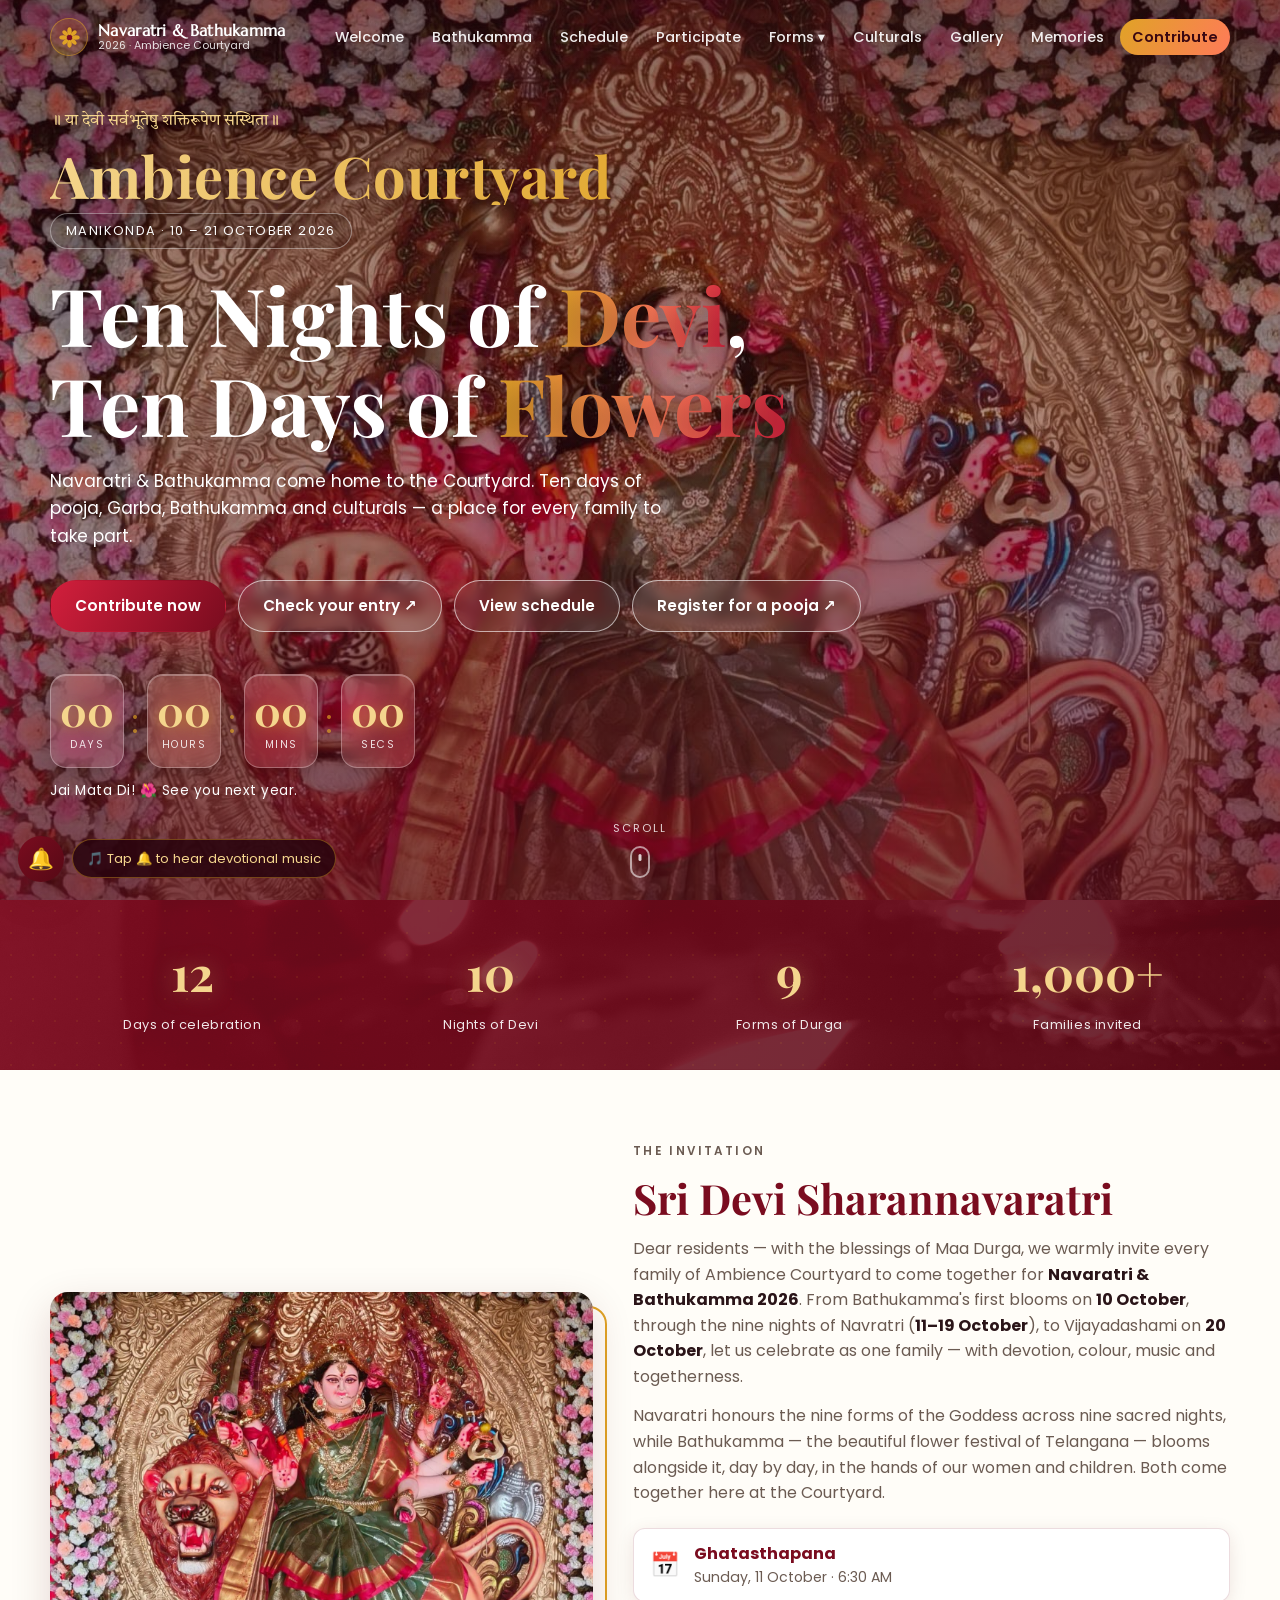
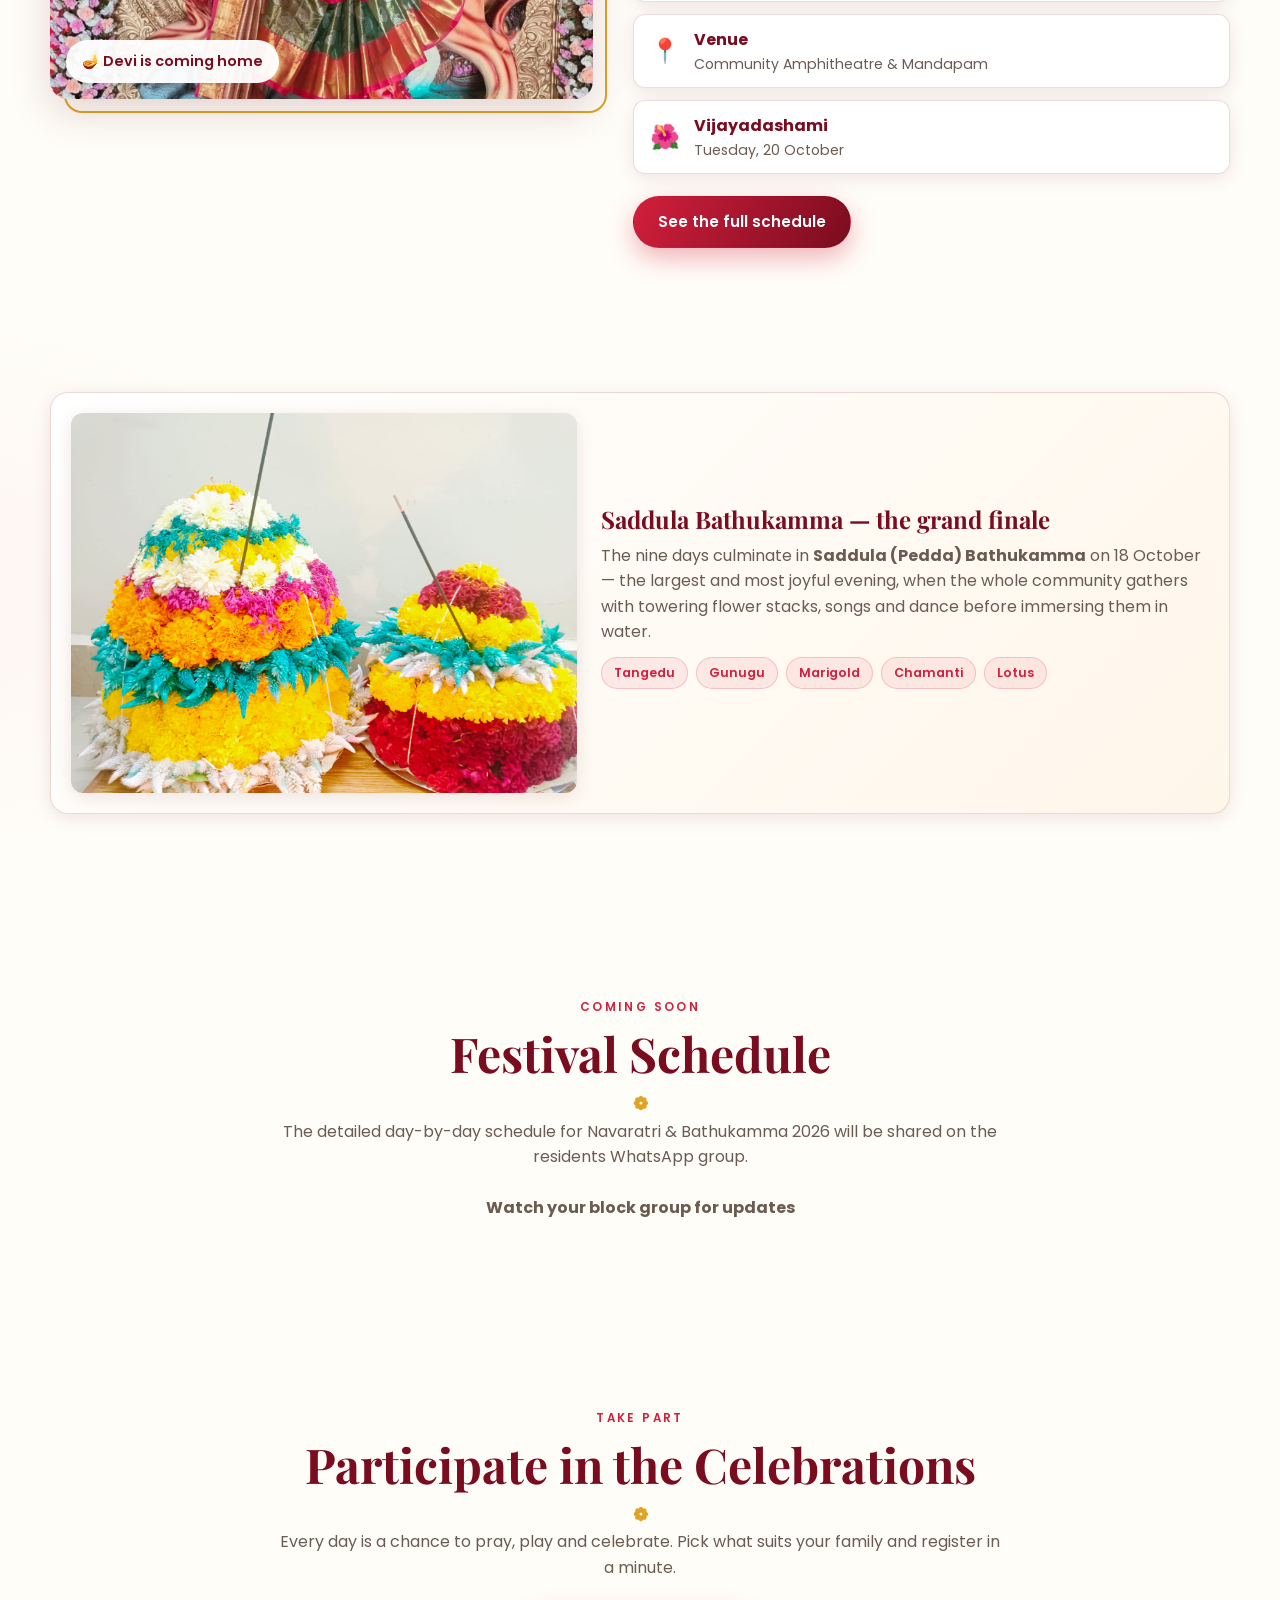
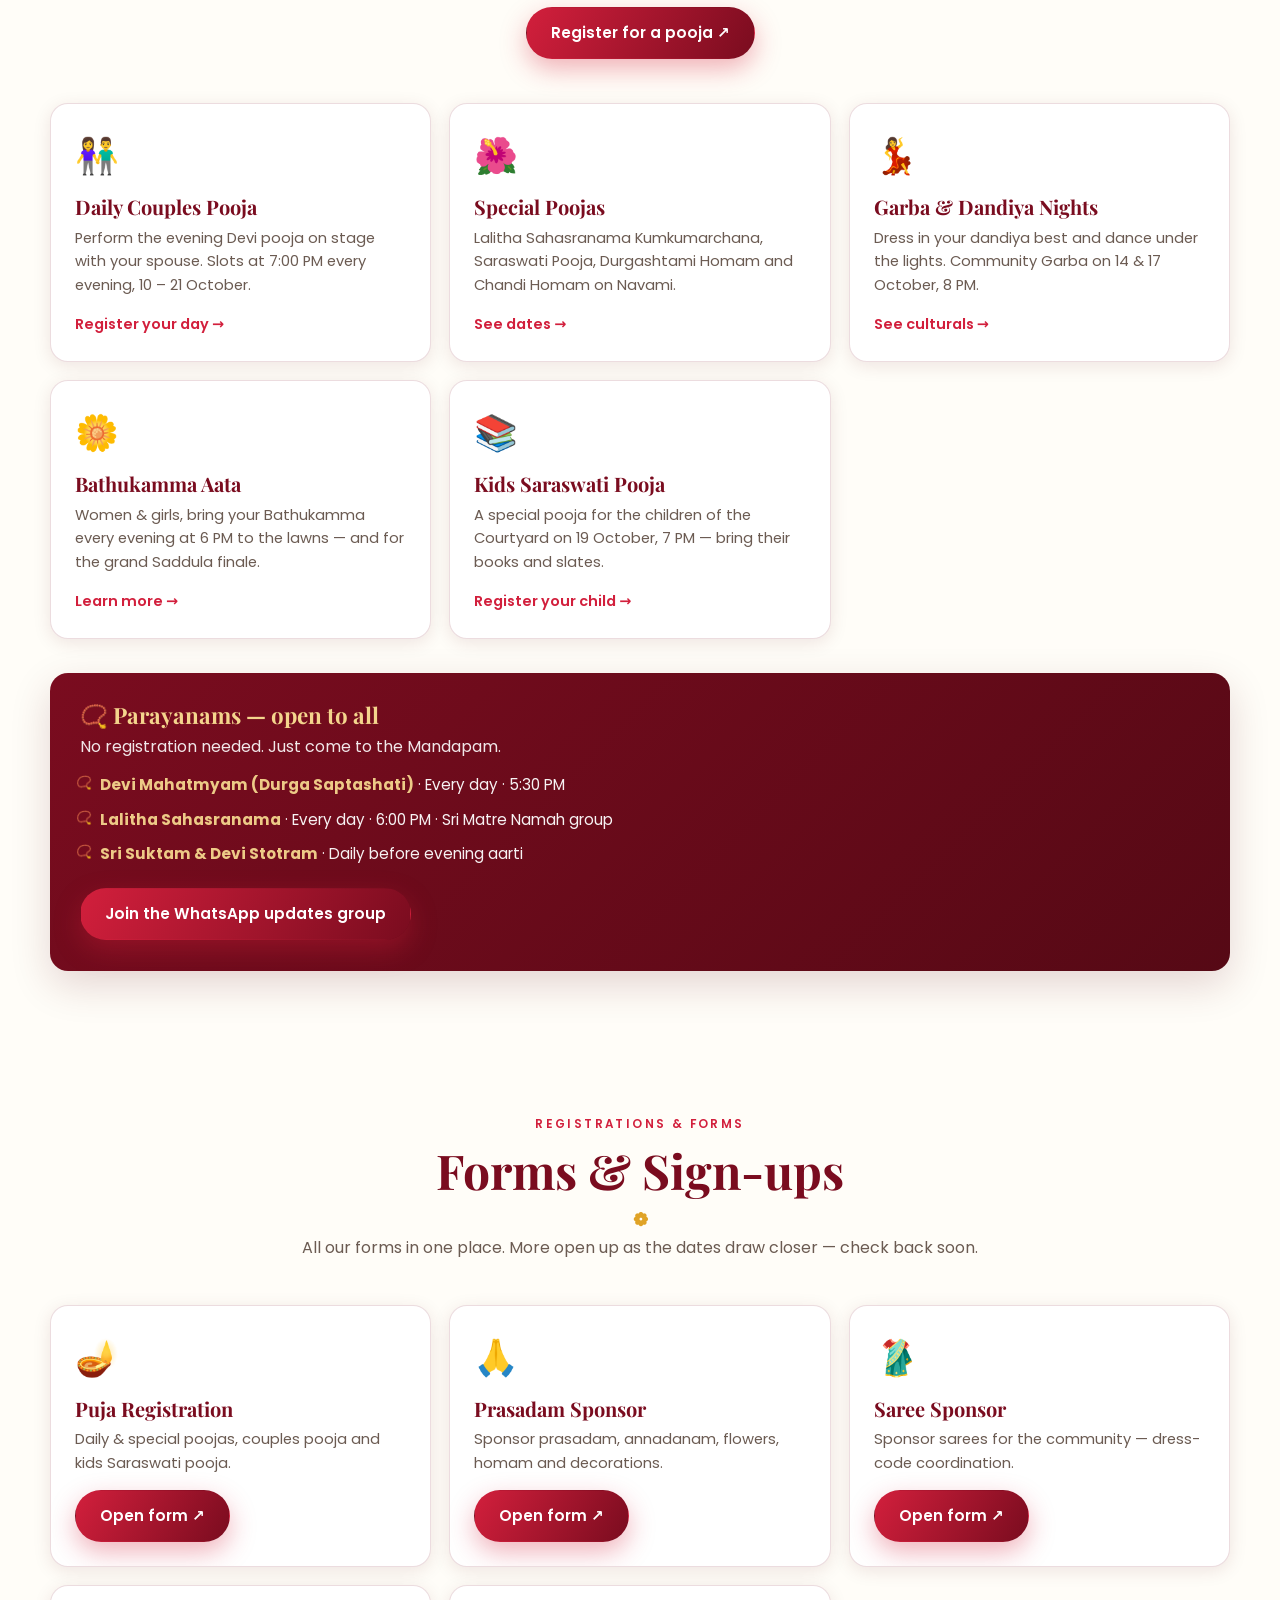
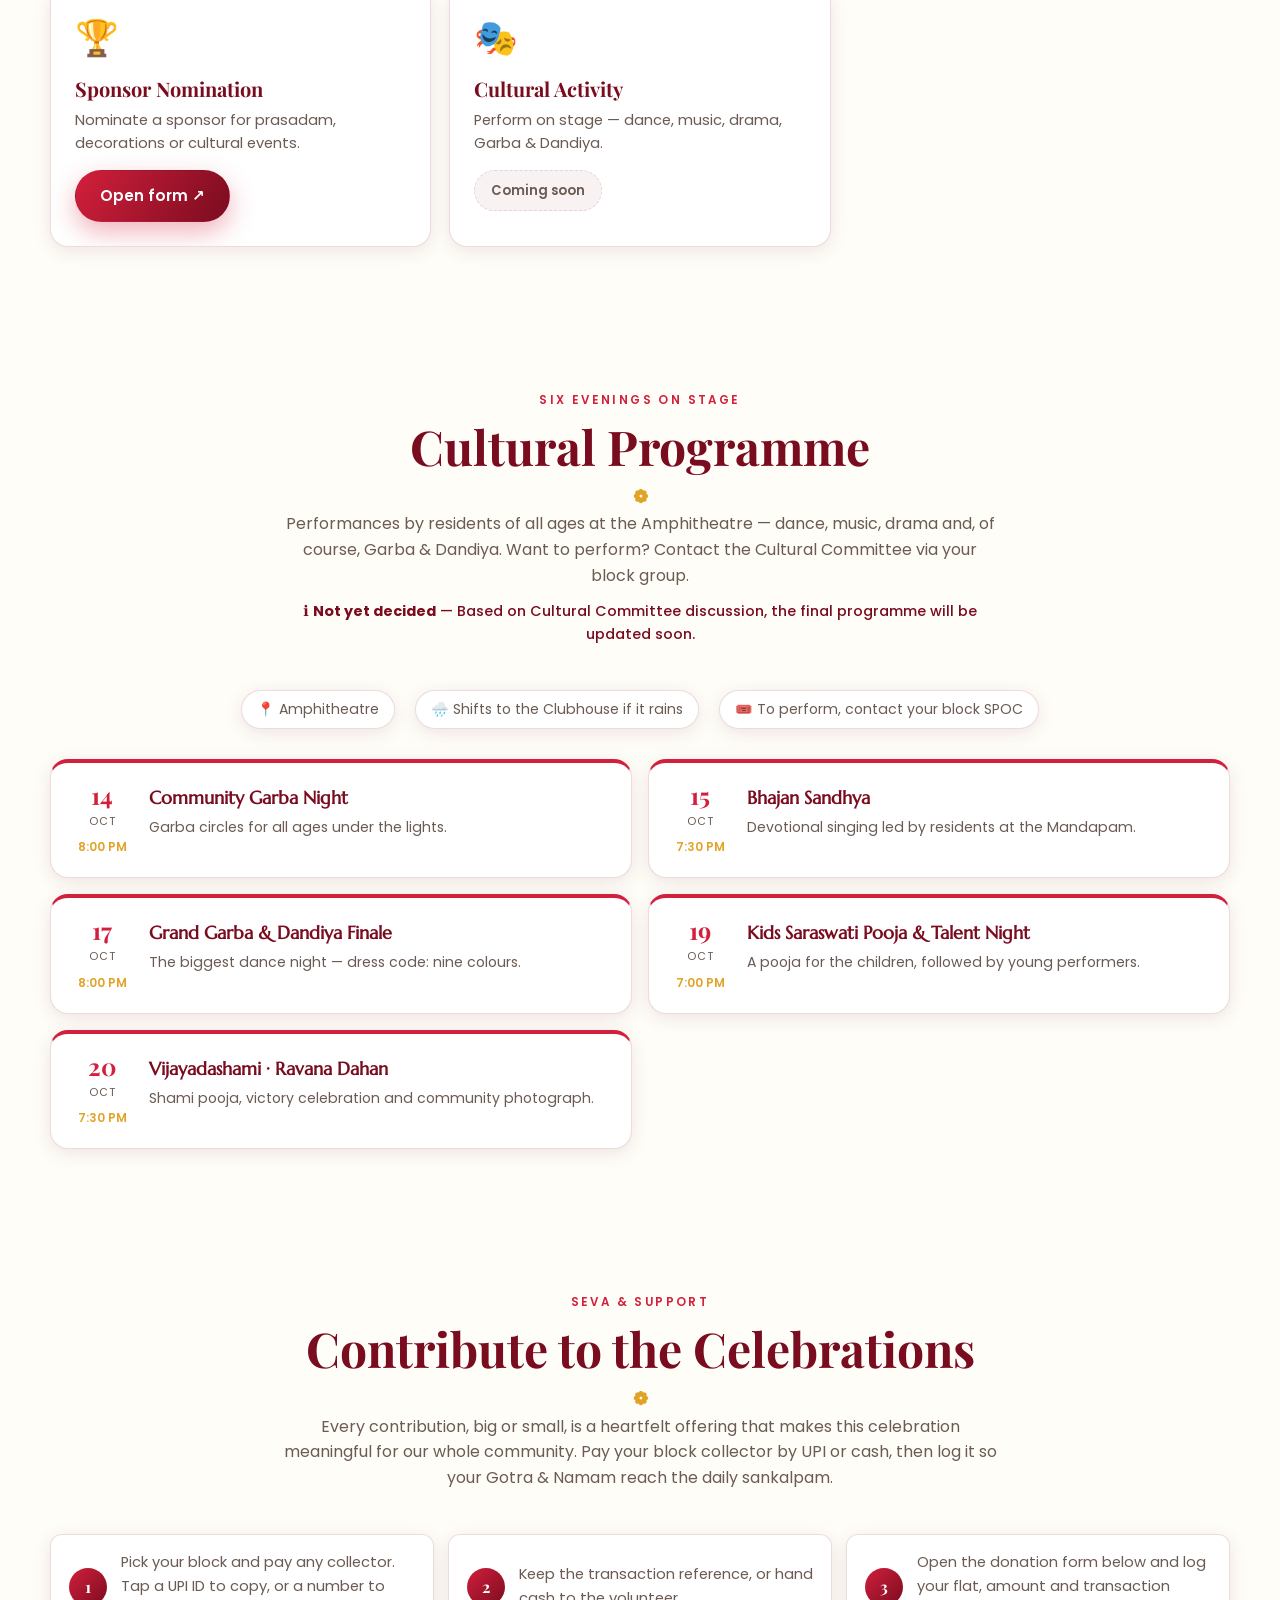
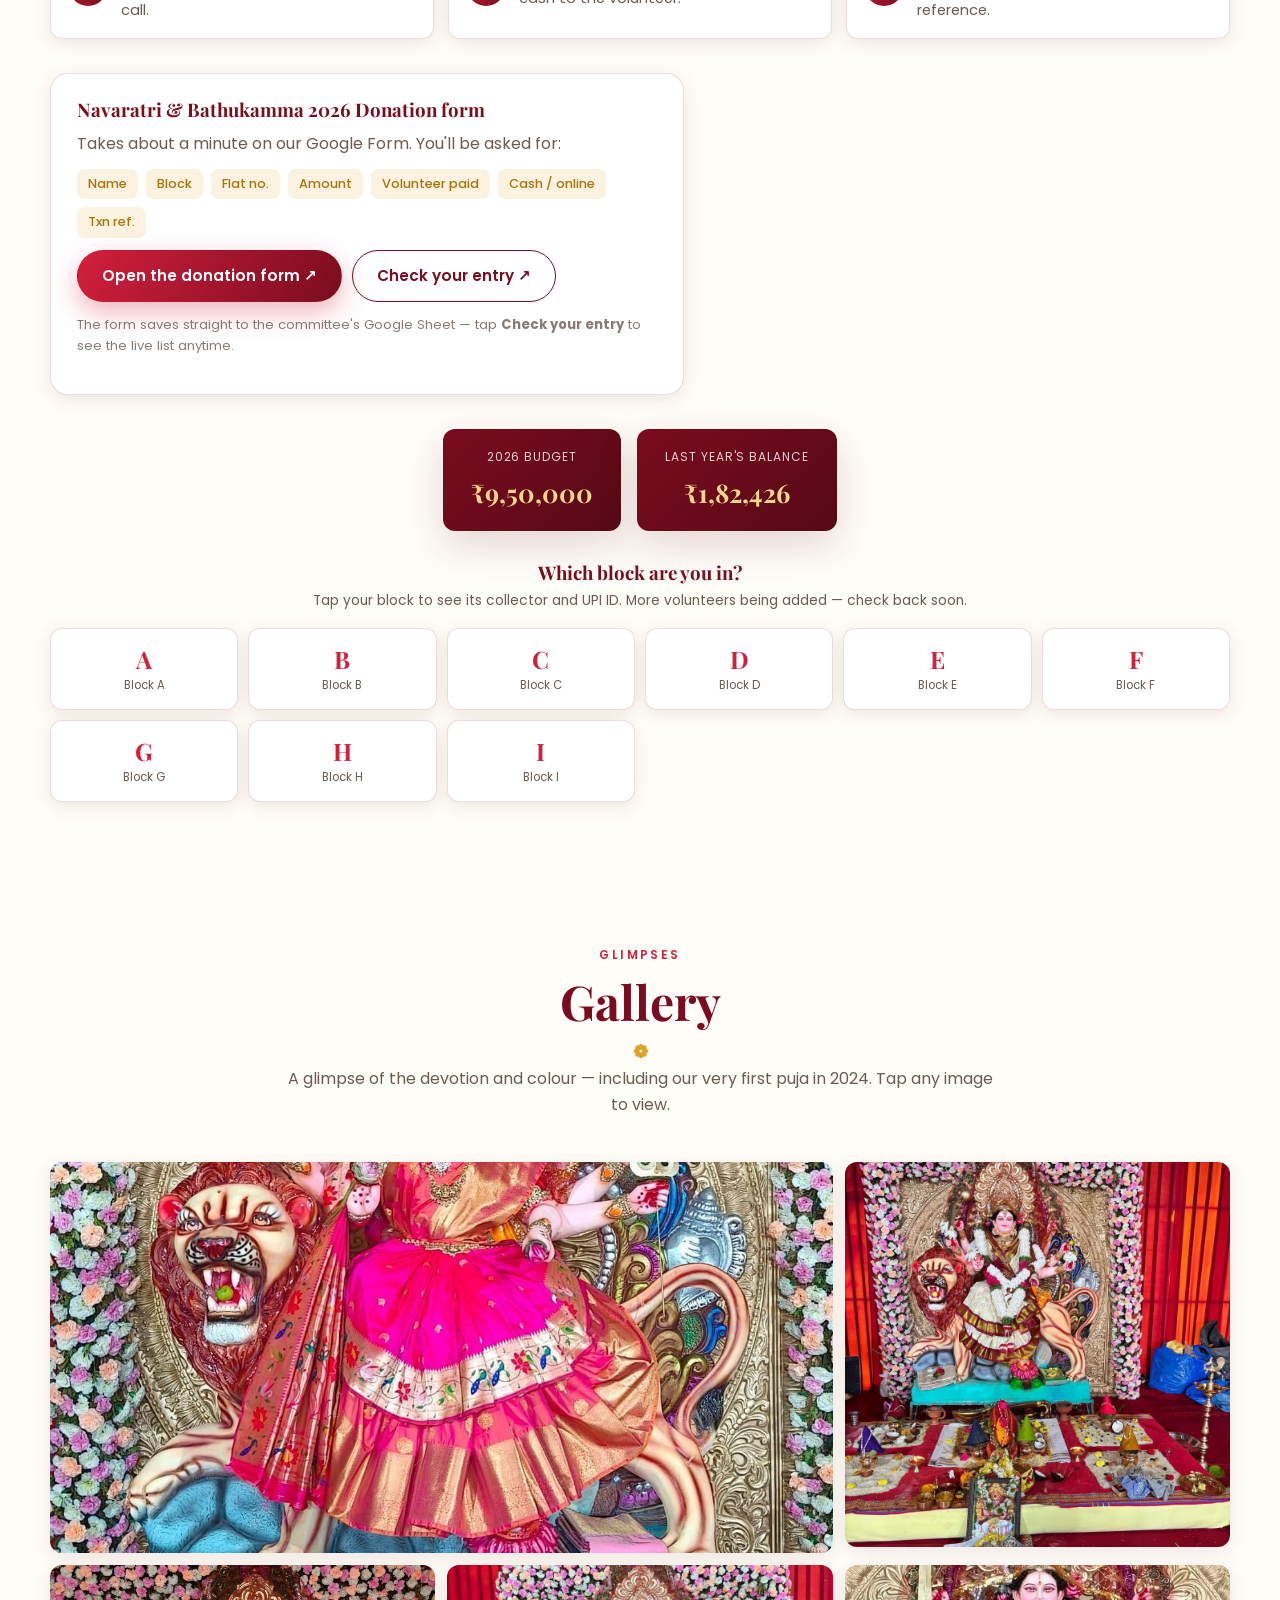
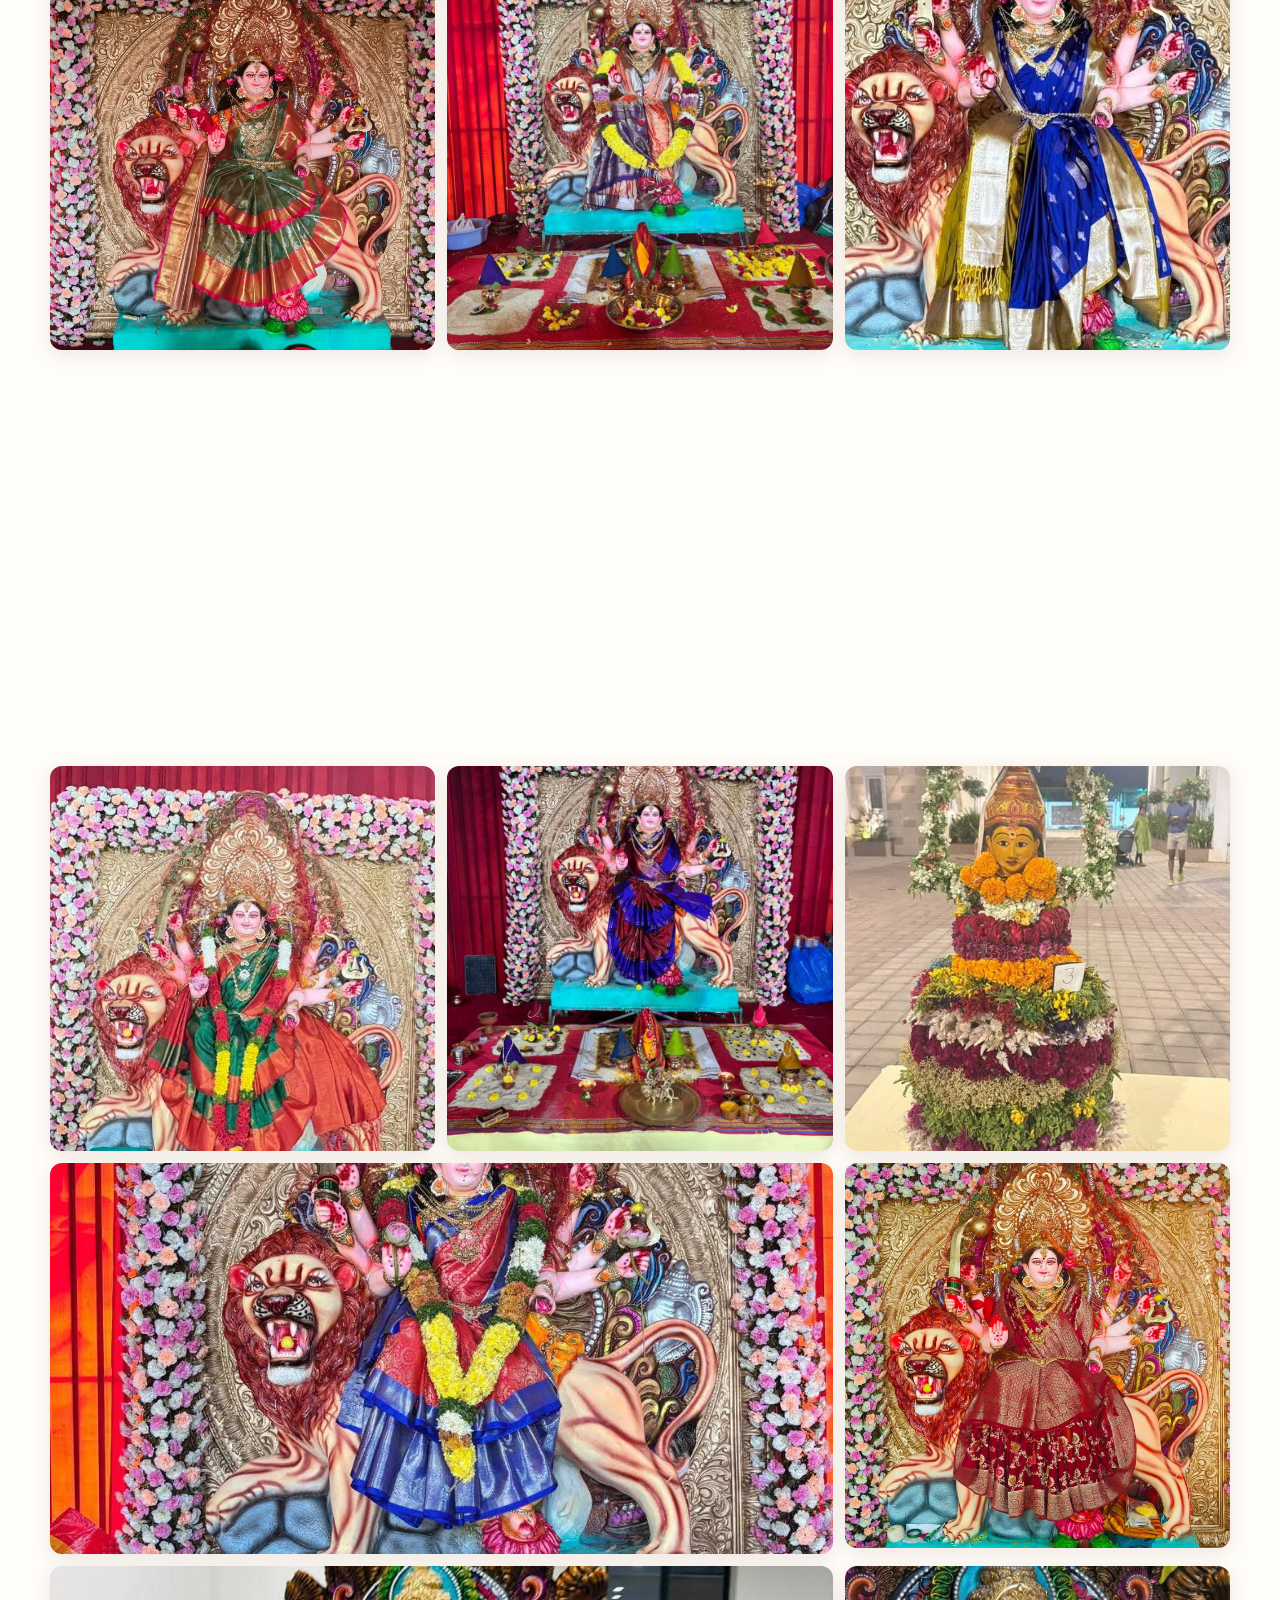
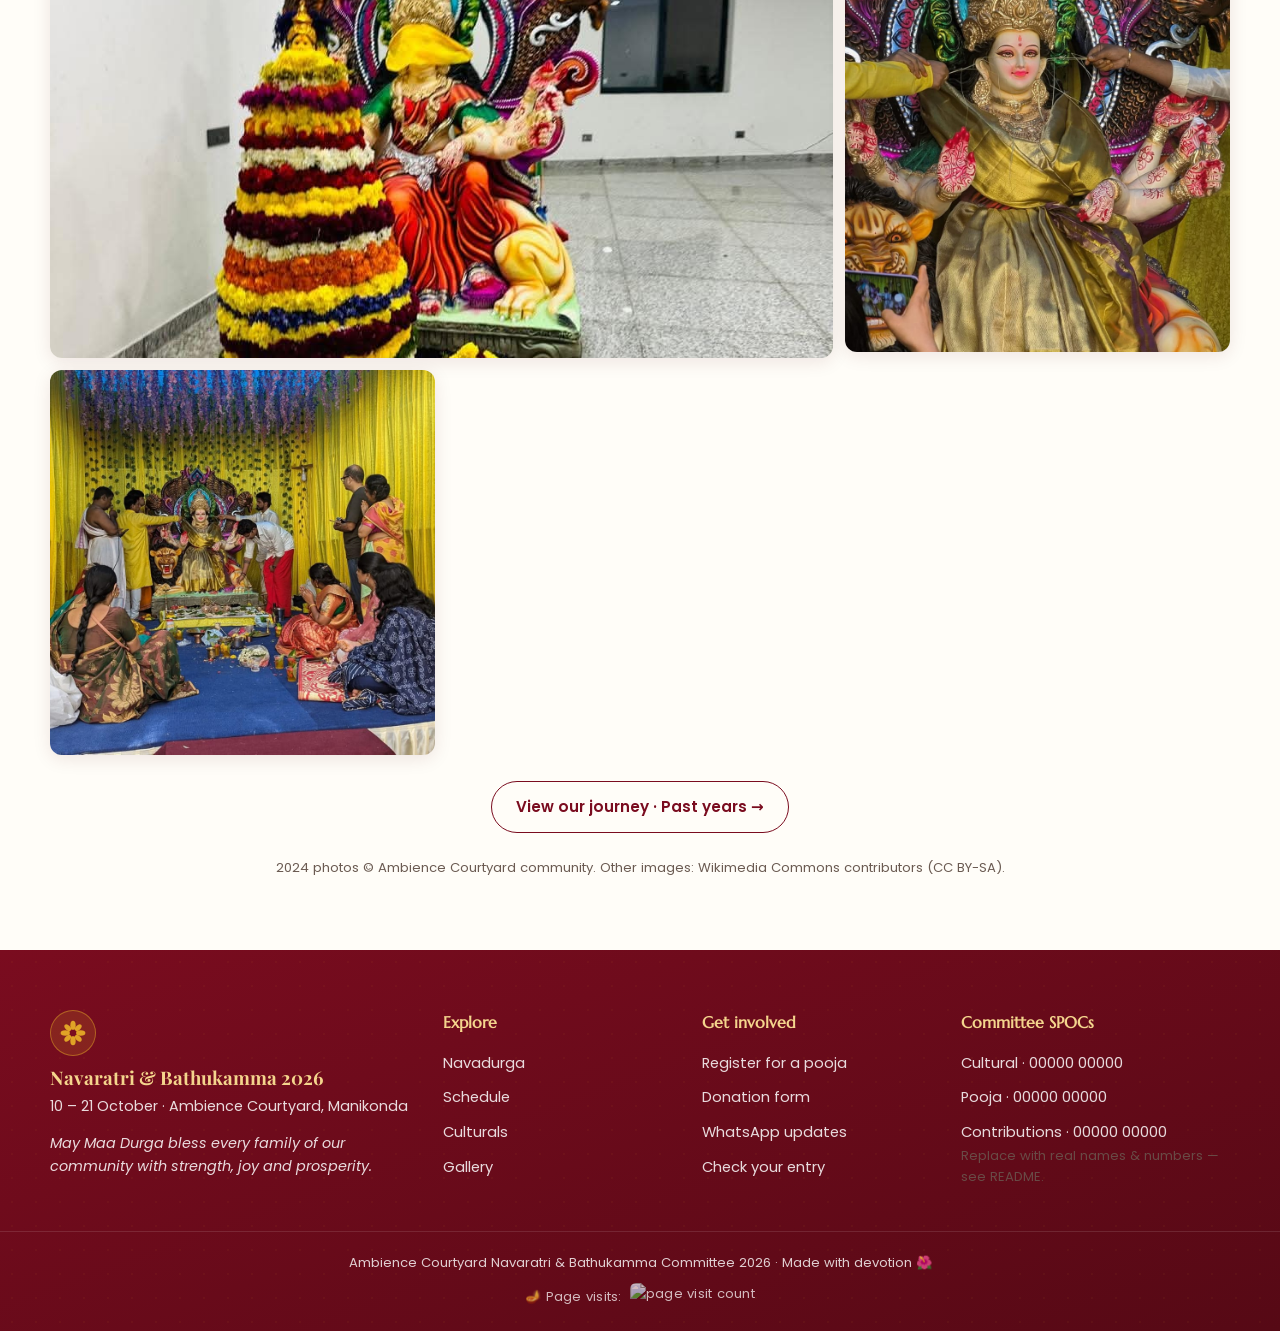
==== index.html @ bef0db49 "add" ====
<!DOCTYPE html>
<html lang="en">
<head>
  <meta charset="UTF-8" />
  <meta name="viewport" content="width=device-width, initial-scale=1.0, viewport-fit=cover" />
  <meta name="theme-color" content="#7a0c1f" />
  <title>Navaratri &amp; Bathukamma 2026 · Ambience Courtyard</title>
  <meta name="description" content="Ten nights of Devi, ten days of flowers. Navaratri &amp; Bathukamma 2026 at Ambience Courtyard, Manikonda — 11 to 20 October 2026. Pooja, Garba, Bathukamma and culturals for every family." />

  <link rel="canonical" href="https://mrityunjay.github.io/ambience-navaratri-bathukamma-2026/" />

  <!-- Open Graph (WhatsApp / Facebook / LinkedIn link preview) -->
  <meta property="og:site_name" content="Ambience Courtyard" />
  <meta property="og:title" content="Navaratri &amp; Bathukamma 2026 · Ambience Courtyard" />
  <meta property="og:description" content="Ten nights of Devi, ten days of flowers 🌺 — 11 to 20 October 2026 at Ambience Courtyard, Manikonda. Join us for pooja, Bathukamma, Garba &amp; culturals. Tap to see the schedule and contribute." />
  <meta property="og:type" content="website" />
  <meta property="og:url" content="https://mrityunjay.github.io/ambience-navaratri-bathukamma-2026/" />
  <meta property="og:image" content="https://mrityunjay.github.io/ambience-navaratri-bathukamma-2026/assets/img/share-banner.jpg?v=2025b" />
  <meta property="og:image:secure_url" content="https://mrityunjay.github.io/ambience-navaratri-bathukamma-2026/assets/img/share-banner.jpg?v=2025b" />
  <meta property="og:image:type" content="image/jpeg" />
  <meta property="og:image:width" content="1200" />
  <meta property="og:image:height" content="630" />
  <meta property="og:image:alt" content="Navaratri &amp; Bathukamma 2025 · Maa Durga alankaram at Ambience Courtyard, Manikonda" />

  <!-- Twitter -->
  <meta name="twitter:card" content="summary_large_image" />
  <meta name="twitter:title" content="Navaratri &amp; Bathukamma 2026 · Ambience Courtyard" />
  <meta name="twitter:description" content="Ten nights of Devi, ten days of flowers 🌺 — 11 to 20 October 2026 at Ambience Courtyard, Manikonda." />
  <meta name="twitter:image" content="https://mrityunjay.github.io/ambience-navaratri-bathukamma-2026/assets/img/share-banner.jpg?v=2025b" />

  <link rel="icon" href="data:image/svg+xml,%3Csvg xmlns='http://www.w3.org/2000/svg' viewBox='0 0 100 100'%3E%3Ctext y='.9em' font-size='90'%3E%F0%9F%AA%94%3C/text%3E%3C/svg%3E" />

  <!-- Fonts -->
  <link rel="preconnect" href="https://fonts.googleapis.com" />
  <link rel="preconnect" href="https://fonts.gstatic.com" crossorigin />
  <link href="https://fonts.googleapis.com/css2?family=Marcellus&family=Playfair+Display:ital,wght@0,500;0,700;1,500&family=Poppins:wght@300;400;500;600&family=Tiro+Devanagari+Sanskrit&family=Noto+Sans+Telugu:wght@400;700&display=swap" rel="stylesheet" />

  <link rel="stylesheet" href="assets/css/styles.css" />
</head>
<body>
  <!-- Decorative floating petals / diyas layer -->
  <div class="fx-layer" aria-hidden="true"></div>

  <!-- Scroll progress bar -->
  <div class="scroll-progress" id="scrollProgress" aria-hidden="true"></div>

  <!-- ============ HEADER / NAV ============ -->
  <header class="site-header" id="siteHeader">
    <nav class="nav container" aria-label="Primary">
      <a href="#home" class="brand" aria-label="Home">
        <span class="brand-mark"><svg class="brand-logo" viewBox="0 0 24 24" aria-hidden="true"><g fill="currentColor"><ellipse cx="12" cy="5.4" rx="2.3" ry="4"/><ellipse cx="12" cy="18.6" rx="2.3" ry="4"/><ellipse cx="5.4" cy="12" rx="4" ry="2.3"/><ellipse cx="18.6" cy="12" rx="4" ry="2.3"/><ellipse cx="7.5" cy="7.5" rx="3.5" ry="2.1" transform="rotate(45 7.5 7.5)"/><ellipse cx="16.5" cy="7.5" rx="3.5" ry="2.1" transform="rotate(-45 16.5 7.5)"/><ellipse cx="7.5" cy="16.5" rx="3.5" ry="2.1" transform="rotate(-45 7.5 16.5)"/><ellipse cx="16.5" cy="16.5" rx="3.5" ry="2.1" transform="rotate(45 16.5 16.5)"/></g><circle cx="12" cy="12" r="2.7" fill="#7a0c1f"/></svg></span>
        <span class="brand-text">
          <strong>Navaratri &amp; Bathukamma</strong>
          <em>2026 · Ambience Courtyard</em>
        </span>
      </a>

      <button class="nav-toggle" id="navToggle" aria-expanded="false" aria-controls="navMenu" aria-label="Open menu">
        <span></span><span></span><span></span>
      </button>

      <ul class="nav-menu" id="navMenu">
        <li><a href="#welcome">Welcome</a></li>
        <li><a href="#bathukamma">Bathukamma</a></li>
        <li><a href="#schedule">Schedule</a></li>
        <li><a href="#participate">Participate</a></li>
        <li class="has-sub">
          <a href="#forms">Forms ▾</a>
          <ul class="sub-menu">
            <li><a href="https://forms.gle/XfCvJ87piS59FZ3C6" target="_blank" rel="noopener">🪔 Puja Registration</a></li>
            <li><a href="https://forms.gle/CxWpn7DH7vDnDooVA" target="_blank" rel="noopener">🙏 Prasadam Sponsor</a></li>
            <li><a href="https://forms.gle/LpLTjft4r9fSfd1QA" target="_blank" rel="noopener">🥻 Saree Sponsor</a></li>
            <li><a href="https://forms.gle/WMw1PiNAGpcsrWMc8" target="_blank" rel="noopener">🏆 Sponsor Nomination</a></li>
            <li><a href="https://docs.google.com/forms/d/e/1FAIpQLScAyO8DcyaAWISD2eQgrsfp5vYSA8Vndvnb1b7V7n6_2vDXGQ/viewform" target="_blank" rel="noopener">📋 Pooja Participation</a></li>
            <li><hr style="margin: 6px 0; border: none; border-top: 1px solid rgba(122,12,31,0.2);"></li>
            <li><a href="https://docs.google.com/spreadsheets/d/1jD3M0nHJvrq4JyfWC45CosKl67B1nFFXiMDZ5DdKAz8/edit?usp=sharing" target="_blank" rel="noopener">📊 Response Sheet (All Forms)</a></li>
            <li><a href="https://docs.google.com/spreadsheets/d/1fKaKQjThN3Vm_C4nTHZfL16SZ2uCuHGpwzqKRHgHiMw/edit?usp=sharing" target="_blank" rel="noopener">💰 Donation Response Sheet</a></li>
          </ul>
        </li>
        <li><a href="#culturals">Culturals</a></li>
        <li><a href="#gallery">Gallery</a></li>
        <li><a href="memories.html">Memories</a></li>

        <li><a class="nav-cta" href="#contribute">Contribute</a></li>
      </ul>
    </nav>
  </header>

  <!-- ============ HERO ============ -->
  <section class="hero" id="home">
    <div class="hero-bg">
      <img src="assets/img/2025-day11.jpg" alt="Maa Durga — Navaratri 2025 at Ambience Courtyard" loading="eager" />
      <div class="hero-overlay"></div>
    </div>

    <div class="hero-content container">
      <p class="hero-sanskrit reveal">॥ या देवी सर्वभूतेषु शक्तिरूपेण संस्थिता ॥</p>
      <p class="hero-venue reveal">Ambience Courtyard</p>
      <p class="hero-kicker reveal">Manikonda · 10 – 21 October 2026</p>
      <h1 class="hero-title reveal">
        Ten Nights of <span class="grad">Devi</span>,<br />
        Ten Days of <span class="grad">Flowers</span>
      </h1>
      <p class="hero-sub reveal">
        Navaratri &amp; Bathukamma come home to the Courtyard. Ten days of pooja, Garba,
        Bathukamma and culturals — a place for every family to take part.
      </p>

      <div class="hero-actions reveal">
        <a class="btn btn-primary" href="#contribute">Contribute now</a>
        <a class="btn btn-ghost js-view-sheet" href="#" target="_blank" rel="noopener">Check your entry ↗</a>
        <a class="btn btn-ghost" href="#schedule">View schedule</a>
        <a class="btn btn-ghost js-register" href="#" target="_blank" rel="noopener">Register for a pooja ↗</a>
      </div>

      <!-- Countdown -->
      <div class="countdown reveal" id="countdown" aria-live="polite">
        <div class="cd-unit"><span class="cd-num" data-cd="days">--</span><span class="cd-label">Days</span></div>
        <div class="cd-sep">:</div>
        <div class="cd-unit"><span class="cd-num" data-cd="hours">--</span><span class="cd-label">Hours</span></div>
        <div class="cd-sep">:</div>
        <div class="cd-unit"><span class="cd-num" data-cd="minutes">--</span><span class="cd-label">Mins</span></div>
        <div class="cd-sep">:</div>
        <div class="cd-unit"><span class="cd-num" data-cd="seconds">--</span><span class="cd-label">Secs</span></div>
      </div>
      <p class="countdown-note reveal" id="countdownNote">until the festivities begin</p>
    </div>

    <a href="#welcome" class="scroll-hint" aria-label="Scroll down">
      <span>Scroll</span>
      <span class="scroll-arrow"></span>
    </a>
  </section>

  <!-- ============ STATS ============ -->
  <section class="stats" aria-label="At a glance">
    <div class="container stats-grid">
      <div class="stat reveal"><span class="stat-num" data-count="12">0</span><span class="stat-label">Days of celebration</span></div>
      <div class="stat reveal"><span class="stat-num" data-count="10">0</span><span class="stat-label">Nights of Devi</span></div>
      <div class="stat reveal"><span class="stat-num" data-count="9">0</span><span class="stat-label">Forms of Durga</span></div>
      <div class="stat reveal"><span class="stat-num" data-count="1000" data-suffix="+">0</span><span class="stat-label">Families invited</span></div>
    </div>
  </section>

  <!-- ============ WELCOME / INVITATION ============ -->
  <section class="section welcome" id="welcome">
    <div class="container welcome-grid">
      <div class="welcome-media reveal">
        <img src="assets/img/2025-day11.jpg" alt="Maa Durga — Navaratri 2025 alankaram at Ambience Courtyard" loading="lazy" />
        <div class="welcome-badge">🪔 <span>Devi is coming home</span></div>
      </div>
      <div class="welcome-text">
        <p class="eyebrow reveal">The invitation</p>
        <h2 class="reveal">Sri Devi Sharannavaratri</h2>
        <p class="reveal">
          Dear residents — with the blessings of Maa Durga, we warmly invite every family of Ambience
          Courtyard to come together for <strong>Navaratri &amp; Bathukamma 2026</strong>. From
          Bathukamma's first blooms on <strong>10 October</strong>, through the nine nights of Navratri
          (<strong>11–19 October</strong>), to Vijayadashami on <strong>20 October</strong>, let us
          celebrate as one family — with devotion, colour, music and togetherness.
        </p>
        <p class="reveal">
          Navaratri honours the nine forms of the Goddess across nine sacred nights, while
          Bathukamma — the beautiful flower festival of Telangana — blooms alongside it, day by day,
          in the hands of our women and children. Both come together here at the Courtyard.
        </p>
        <div class="info-cards reveal">
          <div class="info-card">
            <span class="ic-emoji">📅</span>
            <div><strong>Ghatasthapana</strong><span>Sunday, 11 October · 6:30 AM</span></div>
          </div>
          <div class="info-card">
            <span class="ic-emoji">📍</span>
            <div><strong>Venue</strong><span>Community Amphitheatre &amp; Mandapam</span></div>
          </div>
          <div class="info-card">
            <span class="ic-emoji">🌺</span>
            <div><strong>Vijayadashami</strong><span>Tuesday, 20 October</span></div>
          </div>
        </div>
        <a class="btn btn-primary reveal" href="#schedule">See the full schedule</a>
      </div>
    </div>
  </section>

  <!-- ============ BATHUKAMMA — SADDULA FINALE ============ -->
  <section class="section bathukamma" id="bathukamma">
    <div class="container">
      <div class="bathu-feature reveal">
        <div class="bathu-feature-media">
          <img src="assets/img/bathukamma-2.jpg" alt="Colourful Bathukamma flower arrangement" loading="lazy" />
        </div>
        <div class="bathu-feature-text">
          <h3>Saddula Bathukamma — the grand finale</h3>
          <p>
            The nine days culminate in <strong>Saddula (Pedda) Bathukamma</strong> on 18 October — the
            largest and most joyful evening, when the whole community gathers with towering flower
            stacks, songs and dance before immersing them in water.
          </p>
          <p class="bathu-flowers"><span>Tangedu</span><span>Gunugu</span><span>Marigold</span><span>Chamanti</span><span>Lotus</span></p>
        </div>
      </div>
    </div>
  </section>

  <!-- ============ SCHEDULE ============ -->
  <section class="section schedule" id="schedule">
    <div class="container">
      <div class="section-head">
        <p class="eyebrow reveal">Coming soon</p>
        <h2 class="reveal">Festival Schedule</h2>
        <p class="section-lead reveal">
          The detailed day-by-day schedule for Navaratri &amp; Bathukamma 2026 will be shared on the residents WhatsApp group.
          <br /><br />
          <strong>Watch your block group for updates</strong>
        </p>
      </div>
    </div>
  </section>

  <!-- ============ PARTICIPATE ============ -->
  <section class="section participate" id="participate">
    <div class="container">
      <div class="section-head">
        <p class="eyebrow reveal">Take part</p>
        <h2 class="reveal">Participate in the Celebrations</h2>
        <p class="section-lead reveal">Every day is a chance to pray, play and celebrate. Pick what suits your family and register in a minute.</p>
        <div class="gallery-cta reveal">
          <a class="btn btn-primary js-register" href="#" target="_blank" rel="noopener">Register for a pooja ↗</a>
        </div>
      </div>

      <div class="cards-grid">
        <article class="feature-card reveal">
          <div class="fc-icon">👫</div>
          <h3>Daily Couples Pooja</h3>
          <p>Perform the evening Devi pooja on stage with your spouse. Slots at 7:00 PM every evening, 10 – 21 October.</p>
          <a class="link-arrow js-register" href="#" target="_blank" rel="noopener">Register your day →</a>
        </article>
        <article class="feature-card reveal">
          <div class="fc-icon">🌺</div>
          <h3>Special Poojas</h3>
          <p>Lalitha Sahasranama Kumkumarchana, Saraswati Pooja, Durgashtami Homam and Chandi Homam on Navami.</p>
          <a class="link-arrow" href="#schedule">See dates →</a>
        </article>
<article class="feature-card reveal">
          <div class="fc-icon">💃</div>
          <h3>Garba &amp; Dandiya Nights</h3>
          <p>Dress in your dandiya best and dance under the lights. Community Garba on 14 &amp; 17 October, 8 PM.</p>
          <a class="link-arrow" href="#culturals">See culturals →</a>
        </article>
        <article class="feature-card reveal">
          <div class="fc-icon">🌼</div>
          <h3>Bathukamma Aata</h3>
          <p>Women &amp; girls, bring your Bathukamma every evening at 6 PM to the lawns — and for the grand Saddula finale.</p>
          <a class="link-arrow" href="#bathukamma">Learn more →</a>
        </article>
        <article class="feature-card reveal">
          <div class="fc-icon">📚</div>
          <h3>Kids Saraswati Pooja</h3>
          <p>A special pooja for the children of the Courtyard on 19 October, 7 PM — bring their books and slates.</p>
          <a class="link-arrow js-register" href="#" target="_blank" rel="noopener">Register your child →</a>
        </article>
      </div>

      <div class="parayanam reveal">
        <h3>📿 Parayanams — open to all</h3>
        <p>No registration needed. Just come to the Mandapam.</p>
        <ul>
          <li><strong>Devi Mahatmyam (Durga Saptashati)</strong> · Every day · 5:30 PM</li>
          <li><strong>Lalitha Sahasranama</strong> · Every day · 6:00 PM · Sri Matre Namah group</li>
          <li><strong>Sri Suktam &amp; Devi Stotram</strong> · Daily before evening aarti</li>
        </ul>
        <a class="btn btn-primary" href="#contribute">Join the WhatsApp updates group</a>
      </div>
    </div>
  </section>

  <!-- ============ FORMS & SIGN-UPS ============ -->
  <section class="section forms" id="forms">
    <div class="container">
      <div class="section-head">
        <p class="eyebrow reveal">Registrations &amp; forms</p>
        <h2 class="reveal">Forms &amp; Sign-ups</h2>
        <p class="section-lead reveal">All our forms in one place. More open up as the dates draw closer — check back soon.</p>
      </div>
      <div class="cards-grid" id="formsGrid"><!-- injected by JS --></div>
    </div>
  </section>

  <!-- ============ CULTURALS ============ -->
  <section class="section culturals" id="culturals">
    <div class="container">
      <div class="section-head">
        <p class="eyebrow reveal">Six evenings on stage</p>
        <h2 class="reveal">Cultural Programme</h2>
        <p class="section-lead reveal">
          Performances by residents of all ages at the Amphitheatre — dance, music, drama and, of
          course, Garba &amp; Dandiya. Want to perform? Contact the Cultural Committee via your block group.
        </p>
        <p class="section-note reveal" style="margin-top: 12px; font-size: 0.9rem; color: #7a0c1f; font-weight: 500;">
          ℹ️ <strong>Not yet decided</strong> — Based on Cultural Committee discussion, the final programme will be updated soon.
        </p>
      </div>

      <div class="cult-note reveal">
        <span>📍 Amphitheatre</span>
        <span>🌧️ Shifts to the Clubhouse if it rains</span>
        <span>🎟️ To perform, contact your block SPOC</span>
      </div>

      <div class="cult-grid" id="culturalsList">
        <!-- injected by JS -->
      </div>
    </div>
  </section>

  <!-- ============ CONTRIBUTE ============ -->
  <section class="section contribute" id="contribute">
    <div class="container">
      <div class="section-head">
        <p class="eyebrow reveal">Seva &amp; support</p>
        <h2 class="reveal">Contribute to the Celebrations</h2>
        <p class="section-lead reveal">
          Every contribution, big or small, is a heartfelt offering that makes this celebration
          meaningful for our whole community. Pay your block collector by UPI or cash, then log it so
          your Gotra &amp; Namam reach the daily sankalpam.
        </p>
      </div>

      <div class="steps reveal">
        <div class="step"><span class="step-n">1</span><p>Pick your block and pay any collector. Tap a UPI ID to copy, or a number to call.</p></div>
        <div class="step"><span class="step-n">2</span><p>Keep the transaction reference, or hand cash to the volunteer.</p></div>
        <div class="step"><span class="step-n">3</span><p>Open the donation form below and log your flat, amount and transaction reference.</p></div>
      </div>

      <div class="contribute-panel reveal">
        <div class="cp-form">
          <h3>Navaratri &amp; Bathukamma 2026 Donation form</h3>
          <p>Takes about a minute on our Google Form. You'll be asked for:</p>
          <p class="tags">
            <span>Name</span><span>Block</span><span>Flat no.</span><span>Amount</span>
            <span>Volunteer paid</span><span>Cash / online</span><span>Txn ref.</span>
          </p>
          <div class="cp-actions">
            <a class="btn btn-primary js-donate-form" href="#" target="_blank" rel="noopener">Open the donation form ↗</a>
            <a class="btn btn-outline js-view-sheet" href="#" target="_blank" rel="noopener">Check your entry ↗</a>
          </div>
          <p class="micro">The form saves straight to the committee's Google Sheet — tap <strong>Check your entry</strong> to see the live list anytime.</p>
        </div>
      </div>

      <div class="budget-summary reveal">
        <div class="budget-card">
          <span class="budget-label">2026 Budget</span>
          <span class="budget-amount">₹9,50,000</span>
        </div>
        <div class="budget-card">
          <span class="budget-label">Last Year's Balance</span>
          <span class="budget-amount">₹1,82,426</span>
        </div>
      </div>

      <div class="blocks reveal">
        <h3>Which block are you in?</h3>
        <p class="blocks-hint">Tap your block to see its collector and UPI ID. More volunteers being added — check back soon.</p>
        <div class="blocks-grid" id="blocksGrid"><!-- injected by JS --></div>
        <div class="block-detail" id="blockDetail" hidden></div>
      </div>
    </div>
  </section>

  <!-- ============ GALLERY ============ -->
  <section class="section gallery" id="gallery">
    <div class="container">
      <div class="section-head">
        <p class="eyebrow reveal">Glimpses</p>
        <h2 class="reveal">Gallery</h2>
        <p class="section-lead reveal">A glimpse of the devotion and colour — including our very first puja in 2024. Tap any image to view.</p>
      </div>
      <div class="gallery-grid" id="galleryGrid"><!-- injected by JS --></div>
      <div class="gallery-cta reveal">
        <a class="btn btn-outline" href="memories.html">View our journey · Past years →</a>
      </div>
      <p class="credit">2024 photos © Ambience Courtyard community. Other images: Wikimedia Commons contributors (CC BY-SA).</p>
    </div>
  </section>

  <!-- ============ LIGHTBOX ============ -->
  <div class="lightbox" id="lightbox" aria-hidden="true" role="dialog" aria-label="Image viewer">
    <button class="lb-close" id="lbClose" aria-label="Close">×</button>
    <button class="lb-nav lb-prev" id="lbPrev" aria-label="Previous">‹</button>
    <img class="lb-img" id="lbImg" src="" alt="" />
    <button class="lb-nav lb-next" id="lbNext" aria-label="Next">›</button>
    <p class="lb-caption" id="lbCaption"></p>
  </div>

  <!-- ============ FOOTER ============ -->
  <footer class="site-footer" id="community">
    <div class="container footer-grid">
      <div class="footer-brand">
        <span class="brand-mark"><svg class="brand-logo" viewBox="0 0 24 24" aria-hidden="true"><g fill="currentColor"><ellipse cx="12" cy="5.4" rx="2.3" ry="4"/><ellipse cx="12" cy="18.6" rx="2.3" ry="4"/><ellipse cx="5.4" cy="12" rx="4" ry="2.3"/><ellipse cx="18.6" cy="12" rx="4" ry="2.3"/><ellipse cx="7.5" cy="7.5" rx="3.5" ry="2.1" transform="rotate(45 7.5 7.5)"/><ellipse cx="16.5" cy="7.5" rx="3.5" ry="2.1" transform="rotate(-45 16.5 7.5)"/><ellipse cx="7.5" cy="16.5" rx="3.5" ry="2.1" transform="rotate(-45 7.5 16.5)"/><ellipse cx="16.5" cy="16.5" rx="3.5" ry="2.1" transform="rotate(45 16.5 16.5)"/></g><circle cx="12" cy="12" r="2.7" fill="#7a0c1f"/></svg></span>
        <h3>Navaratri &amp; Bathukamma 2026</h3>
        <p>10 – 21 October · Ambience Courtyard, Manikonda</p>
        <p class="footer-blessing">May Maa Durga bless every family of our community with strength, joy and prosperity.</p>
      </div>
      <div class="footer-col">
        <h4>Explore</h4>
        <ul>
          <li><a href="#navadurga">Navadurga</a></li>
            <li><a href="#schedule">Schedule</a></li>
          <li><a href="#culturals">Culturals</a></li>
          <li><a href="#gallery">Gallery</a></li>
        </ul>
      </div>
      <div class="footer-col">
        <h4>Get involved</h4>
        <ul>
          <li><a href="#participate">Register for a pooja</a></li>
          <li><a href="#" class="js-donate-form" target="_blank" rel="noopener">Donation form</a></li>
          <li><a href="#" data-form="whatsapp">WhatsApp updates</a></li>
          <li><a href="#" class="js-view-sheet" target="_blank" rel="noopener">Check your entry</a></li>
        </ul>
      </div>
      <div class="footer-col">
        <h4>Committee SPOCs</h4>
        <ul class="footer-contacts">
          <li><a href="tel:+910000000000">Cultural · 00000 00000</a></li>
          <li><a href="tel:+910000000000">Pooja · 00000 00000</a></li>
          <li><a href="tel:+910000000000">Contributions · 00000 00000</a></li>
        </ul>
        <p class="micro">Replace with real names &amp; numbers — see README.</p>
      </div>
    </div>
    <div class="footer-bottom">
      <p>Ambience Courtyard Navaratri &amp; Bathukamma Committee 2026 · Made with devotion 🌺</p>
      <p class="visitor-count">🪔 Page visits: <img src="https://visitor-badge.laobi.icu/badge?page_id=mrityunjay.ambience-navaratri-2026&left_color=%237a0c1f&right_color=%23c8860a&left_text=seen" alt="page visit count" class="visitor-badge" /></p>
    </div>
  </footer>

  <!-- Back to top -->
  <button class="to-top" id="toTop" aria-label="Back to top">↑</button>

  <!-- Devotional background music -->
  <audio id="bgMusic" loop preload="auto" muted>
    <!-- Devi Suktham — Vedic hymn to Devi/Durga, public domain, Wikimedia Commons -->
    <source src="https://upload.wikimedia.org/wikipedia/commons/1/1f/04-DEVI_SUKTHAM-MANTRA_MANJUSHA.ogg" type="audio/ogg" />
  </audio>
  <button class="music-btn" id="musicBtn" aria-label="Unmute devotional music" title="Unmute devotional music">🔔</button>
  <div class="music-toast" id="musicToast">🎵 Tap 🔔 to hear devotional music</div>

  <script src="assets/js/main.js"></script>
  <script>
    /* ---- Devotional music (muted autoplay → tap to unmute) ---- */
    (function() {
      const audio = document.getElementById("bgMusic");
      const btn   = document.getElementById("musicBtn");
      const toast = document.getElementById("musicToast");

      audio.volume = 0.32;

      // Try muted autoplay immediately — allowed by all browsers
      audio.play().catch(function() {});

      // Show unmute toast after 1s
      setTimeout(function() {
        if (toast) toast.classList.add("visible");
        setTimeout(function() { if (toast) toast.classList.remove("visible"); }, 5000);
      }, 1000);

      btn.addEventListener("click", function(e) {
        e.stopPropagation();
        if (audio.muted) {
          // First unmute: start fresh with volume
          audio.muted = false;
          if (audio.paused) audio.play().catch(function() {});
          btn.textContent = "🔕";
          btn.setAttribute("aria-label", "Mute devotional music");
          btn.classList.add("playing");
          if (toast) toast.style.display = "none";
        } else {
          audio.muted = true;
          btn.textContent = "🔔";
          btn.setAttribute("aria-label", "Unmute devotional music");
          btn.classList.remove("playing");
        }
      });
    })();
  </script>

</body>
</html>
---- assets/css/styles.css ----
/* ============================================================
   Navaratri & Bathukamma 2026 — Ambience Courtyard
   Mobile-first, professional, festive theme
   ============================================================ */

:root {
  /* Brand palette */
  --maroon: #7a0c1f;
  --maroon-deep: #560915;
  --gold: #e0a326;
  --gold-soft: #f4d58d;
  --cream: #fff8ee;
  --ink: #2a1418;
  --muted: #6b5b52;
  --line: rgba(122, 12, 31, 0.14);

  /* Accent — swapped by Navaratri color switcher */
  --accent: #d21f3c;
  --accent-2: #ff7a59;
  --accent-ink: #3a0812;

  --radius: 18px;
  --radius-sm: 12px;
  --shadow-sm: 0 4px 18px rgba(86, 9, 21, 0.10);
  --shadow-md: 0 14px 40px rgba(86, 9, 21, 0.16);
  --shadow-lg: 0 26px 70px rgba(86, 9, 21, 0.24);

  --header-h: 66px;
  --max: 1180px;

  --font-head: "Playfair Display", Georgia, serif;
  --font-alt: "Marcellus", Georgia, serif;
  --font-body: "Poppins", system-ui, sans-serif;
  --font-sanskrit: "Tiro Devanagari Sanskrit", serif;

  --ease: cubic-bezier(0.22, 1, 0.36, 1);
}

* { box-sizing: border-box; margin: 0; padding: 0; }

html { scroll-behavior: smooth; -webkit-text-size-adjust: 100%; }
@media (prefers-reduced-motion: reduce) { html { scroll-behavior: auto; } }

body {
  font-family: var(--font-body);
  color: var(--ink);
  background:
    radial-gradient(1200px 500px at 80% -10%, rgba(224, 163, 38, 0.07), transparent 60%),
    radial-gradient(900px 500px at -10% 20%, rgba(210, 31, 60, 0.04), transparent 55%),
    #fffdf8;
  line-height: 1.6;
  overflow-x: hidden;
  scroll-padding-top: var(--header-h);
}

img { max-width: 100%; display: block; }
a { color: inherit; text-decoration: none; }
ul { list-style: none; }

.container { width: min(100% - 34px, var(--max)); margin-inline: auto; }

h1, h2, h3 { font-family: var(--font-head); line-height: 1.12; font-weight: 700; }
.grad {
  background: linear-gradient(100deg, var(--gold) 0%, var(--accent-2) 55%, var(--accent) 100%);
  -webkit-background-clip: text; background-clip: text; color: transparent;
}

/* ---------- Buttons ---------- */
.btn {
  display: inline-flex; align-items: center; justify-content: center; gap: 8px;
  padding: 13px 24px; border-radius: 999px; font-weight: 600; font-size: 0.95rem;
  cursor: pointer; border: 1.5px solid transparent; transition: transform .25s var(--ease), box-shadow .25s var(--ease), background .25s, color .25s;
  will-change: transform;
}
.btn-primary {
  color: #fff;
  background: linear-gradient(120deg, var(--accent) 0%, var(--maroon) 100%);
  box-shadow: 0 10px 26px rgba(210, 31, 60, 0.34);
}
.btn-primary:hover { transform: translateY(-3px); box-shadow: 0 16px 34px rgba(210, 31, 60, 0.44); }
.btn-ghost { color: #fff; border-color: rgba(255,255,255,.6); background: rgba(255,255,255,.08); backdrop-filter: blur(6px); }
.btn-ghost:hover { background: rgba(255,255,255,.18); transform: translateY(-3px); }
.btn-outline { color: var(--maroon); border-color: var(--maroon); background: transparent; }
.btn-outline:hover { background: rgba(122,12,31,.07); transform: translateY(-3px); }

/* ---------- Scroll progress ---------- */
.scroll-progress {
  position: fixed; top: 0; left: 0; height: 3px; width: 0%;
  background: linear-gradient(90deg, var(--gold), var(--accent)); z-index: 1000; transition: width .1s linear;
}

/* ---------- Header ---------- */
.site-header {
  position: fixed; inset: 0 0 auto 0; height: var(--header-h); z-index: 900;
  display: flex; align-items: center;
  transition: background .35s, box-shadow .35s, backdrop-filter .35s;
}
.site-header.scrolled {
  background: rgba(255, 248, 238, 0.92);
  box-shadow: var(--shadow-sm);
  backdrop-filter: blur(10px);
}
.nav { display: flex; align-items: center; justify-content: space-between; width: min(100% - 34px, var(--max)); }
.brand { display: flex; align-items: center; gap: 10px; color: #fff; transition: color .35s; }
.site-header.scrolled .brand { color: var(--maroon); }
.brand-mark {
  font-family: var(--font-sanskrit); font-size: 1.5rem; color: var(--gold);
  width: 38px; height: 38px; display: grid; place-items: center; border-radius: 50%;
  background: rgba(224,163,38,.16); border: 1px solid rgba(224,163,38,.5); flex: none;
}
.brand-mark .brand-logo { width: 23px; height: 23px; display: block; }
.footer-brand .brand-mark { width: 46px; height: 46px; }
.footer-brand .brand-mark .brand-logo { width: 28px; height: 28px; }
.brand-text { display: flex; flex-direction: column; line-height: 1.05; }
.brand-text strong { font-family: var(--font-alt); font-size: .98rem; letter-spacing: .3px; }
.brand-text em { font-style: normal; font-size: .68rem; opacity: .85; }

.nav-menu { display: flex; align-items: center; gap: 4px; }
.nav-menu a {
  padding: 8px 12px; border-radius: 999px; font-size: .9rem; font-weight: 500; color: #fff;
  opacity: .92; transition: background .2s, color .2s, opacity .2s;
}
.site-header.scrolled .nav-menu a { color: var(--ink); }
.nav-menu a:hover { background: rgba(255,255,255,.16); opacity: 1; }
.site-header.scrolled .nav-menu a:hover { background: rgba(122,12,31,.08); }
.nav-cta {
  background: linear-gradient(120deg, var(--gold), var(--accent-2)) !important;
  color: var(--accent-ink) !important; font-weight: 600 !important; opacity: 1 !important;
}

/* ── Nav submenu ── */
.nav-menu li.has-sub { position: relative; }
.nav-menu .sub-menu {
  display: none;
  position: absolute;
  top: calc(100% + 6px);
  left: 0;
  min-width: 220px;
  background: #fff;
  border-radius: 12px;
  box-shadow: 0 8px 32px rgba(0,0,0,.18);
  padding: 6px 0;
  z-index: 200;
  list-style: none;
}
.nav-menu li.has-sub:hover .sub-menu,
.nav-menu li.has-sub:focus-within .sub-menu { display: block; }
.nav-menu .sub-menu li a {
  display: block;
  padding: 10px 18px;
  color: var(--ink) !important;
  font-size: .88rem;
  background: none !important;
  border-radius: 0;
  white-space: nowrap;
}
.nav-menu .sub-menu li a:hover { background: rgba(122,12,31,.07) !important; color: var(--maroon) !important; }
.nav-menu .sub-menu li + li { border-top: 1px solid rgba(0,0,0,.06); }

.nav-toggle { display: none; flex-direction: column; gap: 5px; background: none; border: 0; cursor: pointer; padding: 8px; }
.nav-toggle span { width: 26px; height: 2.5px; background: #fff; border-radius: 2px; transition: .3s var(--ease); }
.site-header.scrolled .nav-toggle span { background: var(--maroon); }

/* ---------- Hero ---------- */
.hero { position: relative; min-height: 100svh; display: flex; align-items: center; color: #fff; overflow: hidden; }
.hero-bg { position: absolute; inset: 0; z-index: -2; }
.hero-bg img { width: 100%; height: 100%; object-fit: cover; object-position: center 18%; }
.hero-overlay {
  position: absolute; inset: 0;
  background:
    linear-gradient(180deg, rgba(41,4,14,.55) 0%, rgba(41,4,14,.35) 40%, rgba(86,9,21,.75) 100%),
    radial-gradient(80% 60% at 70% 20%, rgba(224,163,38,.14), transparent 60%);
}
.hero-content { padding: calc(var(--header-h) + 26px) 0 90px; position: relative; }
.hero-sanskrit { font-family: var(--font-sanskrit); color: var(--gold-soft); font-size: 1.02rem; margin-bottom: 12px; text-shadow: 0 2px 12px rgba(0,0,0,.5); }
.hero-venue {
  font-family: var(--font-head); font-weight: 700; line-height: 1.02;
  font-size: clamp(2.1rem, 7.5vw, 3.6rem);
  background: linear-gradient(100deg, var(--gold-soft) 0%, var(--gold) 55%, var(--accent-2) 100%);
  -webkit-background-clip: text; background-clip: text; color: transparent;
  letter-spacing: .5px; margin-bottom: 8px; filter: drop-shadow(0 4px 18px rgba(0,0,0,.5));
}
.hero-kicker {
  display: inline-block; font-size: .8rem; letter-spacing: 1.4px; text-transform: uppercase;
  padding: 7px 15px; border: 1px solid rgba(255,255,255,.4); border-radius: 999px; margin-bottom: 20px; background: rgba(0,0,0,.14);
}
.hero-title { font-size: clamp(2.4rem, 8vw, 5rem); text-shadow: 0 6px 30px rgba(0,0,0,.4); }
.hero-sub { max-width: 620px; margin: 20px 0 30px; font-size: 1.06rem; opacity: .95; }
.hero-actions { display: flex; flex-wrap: wrap; gap: 12px; }

/* Countdown — glassmorphism cards */
.countdown { display: flex; align-items: flex-start; gap: 8px; margin-top: 42px; }
.cd-unit {
  display: flex; flex-direction: column; align-items: center;
  background: rgba(255,255,255,.13); border: 1px solid rgba(255,255,255,.28);
  border-radius: 16px; padding: 14px 8px; min-width: 74px;
  backdrop-filter: blur(14px) saturate(1.6);
  -webkit-backdrop-filter: blur(14px) saturate(1.6);
  box-shadow: 0 4px 24px rgba(0,0,0,.22), inset 0 1px 0 rgba(255,255,255,.28);
  transition: transform .25s var(--ease), box-shadow .25s var(--ease);
}
.cd-unit:hover { transform: translateY(-3px); box-shadow: 0 8px 32px rgba(0,0,0,.28), inset 0 1px 0 rgba(255,255,255,.3); }
.cd-num { font-family: var(--font-head); font-size: clamp(1.7rem, 6vw, 2.6rem); font-weight: 700; color: var(--gold-soft); line-height: 1; font-variant-numeric: tabular-nums; text-shadow: 0 2px 12px rgba(224,163,38,.5); }
.cd-label { font-size: .66rem; letter-spacing: 1.5px; text-transform: uppercase; opacity: .85; margin-top: 6px; }
.cd-sep { font-size: 2rem; color: var(--gold); align-self: center; opacity: .7; animation: pulse-sep 2s ease-in-out infinite; }
@keyframes pulse-sep { 0%,100%{opacity:.5} 50%{opacity:1} }
.countdown-note { margin-top: 12px; font-size: .85rem; opacity: .85; letter-spacing: .5px; }

.scroll-hint {
  position: absolute; bottom: 22px; left: 50%; transform: translateX(-50%);
  display: flex; flex-direction: column; align-items: center; gap: 8px; font-size: .7rem; letter-spacing: 2px; text-transform: uppercase; color: #fff; opacity: .8;
}
.scroll-arrow { width: 20px; height: 32px; border: 2px solid rgba(255,255,255,.7); border-radius: 12px; position: relative; }
.scroll-arrow::after { content: ""; position: absolute; top: 6px; left: 50%; width: 3px; height: 7px; background: #fff; border-radius: 2px; transform: translateX(-50%); animation: scrolldot 1.6s infinite; }
@keyframes scrolldot { 0%{opacity:0;transform:translate(-50%,0)} 40%{opacity:1} 80%{opacity:0;transform:translate(-50%,12px)} }

/* ---------- Stats ---------- */
.stats { background: linear-gradient(120deg, var(--maroon) 0%, var(--maroon-deep) 100%); color: #fff; padding: 34px 0; position: relative; overflow: hidden; }
.stats::after { content: ""; position: absolute; inset: 0; background: url('../img/diya-2.jpg') center/cover no-repeat; opacity: .13; mix-blend-mode: luminosity; pointer-events: none; }
.stats::before { content: ""; position: absolute; inset: 0; background-image: radial-gradient(rgba(224,163,38,.18) 1px, transparent 1.6px); background-size: 22px 22px; opacity: .5; z-index: 1; }
.stats-grid { position: relative; z-index: 2; }
.stats-grid { display: grid; grid-template-columns: repeat(2, 1fr); gap: 26px 14px; position: relative; text-align: center; }
.stat-num { display: block; font-family: var(--font-head); font-size: clamp(2rem, 8vw, 3rem); font-weight: 700; color: var(--gold-soft); text-shadow: 0 0 24px rgba(244,213,141,.4); }
.stat-label { font-size: .8rem; letter-spacing: .6px; opacity: .9; }

/* ---------- Section wave divider ---------- */
.wave-divider { display: block; width: 100%; overflow: hidden; line-height: 0; margin-bottom: -1px; }
.wave-divider svg { display: block; width: 100%; }

/* ---------- Section shell ---------- */
.section { padding: 72px 0; position: relative; }
.section-head { text-align: center; max-width: 720px; margin: 0 auto 44px; }
.eyebrow { text-transform: uppercase; letter-spacing: 2.4px; font-size: .74rem; font-weight: 600; color: var(--accent); margin-bottom: 10px; }
.section-head h2 { font-size: clamp(1.9rem, 5.5vw, 3rem); color: var(--maroon); }
.section-head h2::after { content: "❁"; display: block; color: var(--gold); font-size: 1.1rem; margin-top: 12px; }
.section-lead { color: var(--muted); margin-top: 6px; }
.note, .credit, .micro { color: var(--muted); font-size: .82rem; }
.note { text-align: center; margin-top: 26px; }
.credit { text-align: center; margin-top: 24px; }
.micro { opacity: .8; }

/* ---------- Welcome ---------- */
.welcome-grid { display: grid; gap: 40px; align-items: center; }
.welcome-media { position: relative; }
.welcome-media img { border-radius: var(--radius); box-shadow: var(--shadow-md); aspect-ratio: 4/3; object-fit: cover; width: 100%; }
.welcome-media::after { content: ""; position: absolute; inset: 14px -14px -14px 14px; border: 2px solid var(--gold); border-radius: var(--radius); z-index: -1; }
.welcome-badge {
  position: absolute; bottom: 16px; left: 16px; background: rgba(255,255,255,.95);
  padding: 10px 16px; border-radius: 999px; font-weight: 600; color: var(--maroon); box-shadow: var(--shadow-sm); font-size: .9rem;
}
.welcome-text h2 { font-size: clamp(1.8rem, 5vw, 2.6rem); color: var(--maroon); margin-bottom: 14px; }
.welcome-text p { color: var(--muted); margin-bottom: 14px; }
.welcome-text p strong { color: var(--ink); }
.info-cards { display: grid; gap: 12px; margin: 22px 0; }
.info-card { display: flex; align-items: center; gap: 14px; background: #fff; border: 1px solid var(--line); border-radius: var(--radius-sm); padding: 12px 16px; box-shadow: var(--shadow-sm); }
.info-card .ic-emoji { font-size: 1.5rem; }
.info-card div { display: flex; flex-direction: column; }
.info-card strong { color: var(--maroon); }
.info-card span { color: var(--muted); font-size: .88rem; }

/* ---------- Navadurga ---------- */
.durga-grid { display: grid; grid-template-columns: 1fr; gap: 18px; }
.durga-card {
  position: relative; border-radius: var(--radius); overflow: hidden; cursor: pointer;
  background: #fff; border: 1px solid var(--line); box-shadow: var(--shadow-sm);
  transition: transform .3s var(--ease), box-shadow .3s var(--ease); min-height: 128px;
  display: flex; align-items: stretch;
}
.durga-card:hover { transform: translateY(-5px); box-shadow: var(--shadow-md); }
.durga-swatch { width: 78px; flex: none; position: relative; }
.durga-swatch::after { content: attr(data-day); position: absolute; top: 10px; left: 10px; font-size: .68rem; font-weight: 700; color: rgba(255,255,255,.95); letter-spacing: 1px; text-shadow: 0 1px 4px rgba(0,0,0,.35); }
.durga-body { padding: 16px 18px; display: flex; flex-direction: column; justify-content: center; }
.durga-body h3 { font-family: var(--font-alt); font-size: 1.24rem; color: var(--maroon); }
.durga-date { font-size: .72rem; font-weight: 600; color: var(--muted); letter-spacing: .4px; }
.durga-color { font-size: .74rem; text-transform: uppercase; letter-spacing: 1.2px; font-weight: 600; color: var(--accent); margin: 2px 0 6px; }
.durga-body p { font-size: .88rem; color: var(--muted); }
.durga-card.active { outline: 2px solid var(--accent); outline-offset: 2px; }
.durga-card.finale { border: 1.5px solid var(--gold); background: linear-gradient(135deg, #fff, #fff6e4); }
.durga-card.finale .durga-swatch::before { content: "🏆"; position: absolute; bottom: 10px; left: 50%; transform: translateX(-50%); font-size: 1.2rem; }

/* ── Inline Saree Color Grid ── */
.saree-inline-grid { display: grid; grid-template-columns: repeat(2, 1fr); gap: 20px; margin-top: 36px; }
.sic { border-radius: 16px; overflow: hidden; box-shadow: 0 4px 20px rgba(0,0,0,.1); background: #fff; transition: transform .25s, box-shadow .25s; }
.sic:hover { transform: translateY(-5px); box-shadow: 0 10px 32px rgba(0,0,0,.16); }
.sic.today { box-shadow: 0 0 0 3px #e0a326, 0 6px 28px rgba(200,134,10,.25); }
.sic.past { opacity: .62; }
.sic-img { position: relative; width: 100%; aspect-ratio: 3/4; overflow: hidden; }
.sic-img img { width: 100%; height: 100%; object-fit: cover; object-position: top center; display: block; }
.sic-img::after { content: ""; position: absolute; bottom: 0; left: 0; right: 0; height: 42%; background: linear-gradient(to top, rgba(15,3,0,.82) 0%, transparent 100%); pointer-events: none; }
.sic-devi-te { position: absolute; bottom: 10px; left: 0; right: 0; text-align: center; font-family: 'Noto Sans Telugu', sans-serif; font-size: .88rem; font-weight: 700; color: #fff; text-shadow: 0 1px 5px rgba(0,0,0,.8); padding: 0 8px; z-index: 2; }
.sic-today-badge { position: absolute; top: 10px; right: 10px; background: #e0a326; color: #fff; font-size: .65rem; font-weight: 700; letter-spacing: .08em; padding: 3px 9px; border-radius: 20px; text-transform: uppercase; z-index: 10; }
.sic-body { padding: 14px 16px 16px; border-top: 3px solid var(--sic-accent, #c8860a); }
.sic-date { font-size: .72rem; font-weight: 700; letter-spacing: .08em; color: var(--maroon); text-transform: uppercase; margin-bottom: 4px; }
.sic-name { font-family: var(--font-alt); font-size: 1rem; font-weight: 700; color: var(--dark); line-height: 1.25; margin-bottom: 6px; }
.sic-desc { font-size: .8rem; color: #666; margin-bottom: 10px; line-height: 1.4; }
.sic-badge { display: inline-flex; align-items: center; gap: 7px; background: #f5f0e8; border-radius: 30px; padding: 4px 12px 4px 6px; }
.sic-dot { width: 18px; height: 18px; border-radius: 50%; border: 2px solid rgba(0,0,0,.1); flex-shrink: 0; }
.sic-color-name { font-weight: 700; font-size: .8rem; color: var(--dark); }
.sic-color-te { font-size: .75rem; color: #888; margin-left: 2px; }
.saree-register-wrap { text-align: center; margin-top: 40px; padding: 28px 20px; background: linear-gradient(135deg, #fff6e8, #fff); border-radius: 16px; border: 1px solid rgba(200,134,10,.2); }
.saree-register-btn { font-size: 1rem; padding: 14px 32px; display: inline-block; margin-bottom: 10px; }
.saree-register-note { font-size: .82rem; color: #888; margin: 0; }

/* ---------- Bathukamma ---------- */
.bathu-feature { display: grid; gap: 24px; align-items: center; background: linear-gradient(135deg, #fff, #fff6ea); border: 1px solid var(--line); border-radius: var(--radius); padding: 20px; box-shadow: var(--shadow-sm); margin-bottom: 40px; }
.bathu-feature-media img { border-radius: var(--radius-sm); aspect-ratio: 4/3; object-fit: cover; width: 100%; box-shadow: var(--shadow-sm); }
.bathu-feature-text h3 { color: var(--maroon); font-size: 1.5rem; margin-bottom: 10px; }
.bathu-feature-text p { color: var(--muted); margin-bottom: 12px; }
.bathu-flowers { display: flex; flex-wrap: wrap; gap: 8px; }
.bathu-flowers span { background: rgba(210,31,60,.08); color: var(--accent); border: 1px solid rgba(210,31,60,.2); border-radius: 999px; padding: 5px 12px; font-size: .78rem; font-weight: 600; }

.bathu-timeline { display: grid; gap: 14px; counter-reset: b; }
.bathu-day {
  display: grid; grid-template-columns: 46px 1fr; gap: 14px; align-items: start;
  background: #fff; border: 1px solid var(--line); border-left: 4px solid var(--gold);
  border-radius: var(--radius-sm); padding: 14px 16px; box-shadow: var(--shadow-sm);
  transition: transform .25s var(--ease), box-shadow .25s var(--ease);
}
.bathu-day:hover { transform: translateX(4px); box-shadow: var(--shadow-md); }
.bathu-day.finale { border-left-color: var(--accent); background: linear-gradient(120deg, #fff, #fff0f2); }
.bd-num { width: 42px; height: 42px; border-radius: 50%; background: linear-gradient(135deg, var(--gold), var(--accent-2)); color: #fff; display: grid; place-items: center; font-family: var(--font-head); font-weight: 700; font-size: 1.05rem; }
.bd-body h4 { font-family: var(--font-alt); color: var(--maroon); font-size: 1.06rem; }
.bd-date { font-size: .74rem; color: var(--accent); font-weight: 600; letter-spacing: .5px; }
.bd-body p { font-size: .86rem; color: var(--muted); margin-top: 4px; }

/* ---------- Schedule ---------- */
.filter-bar { display: flex; flex-wrap: wrap; gap: 8px; justify-content: center; margin-bottom: 30px; }
.chip {
  border: 1.5px solid var(--line); background: #fff; color: var(--ink); border-radius: 999px;
  padding: 8px 16px; font-size: .85rem; font-weight: 500; cursor: pointer; font-family: var(--font-body);
  transition: all .2s var(--ease);
}
.chip:hover { border-color: var(--accent); color: var(--accent); }
.chip.is-active { background: linear-gradient(120deg, var(--accent), var(--maroon)); color: #fff; border-color: transparent; }

.timeline { position: relative; display: grid; gap: 14px; }
.sched-item {
  display: grid; grid-template-columns: 92px 1fr; gap: 16px; align-items: start;
  background: #fff; border: 1px solid var(--line); border-radius: var(--radius-sm); padding: 16px;
  box-shadow: var(--shadow-sm); transition: transform .25s var(--ease), box-shadow .25s var(--ease), opacity .3s;
}
.sched-item:hover { transform: translateY(-3px); box-shadow: var(--shadow-md); }
.sched-date { text-align: center; border-right: 1px solid var(--line); padding-right: 12px; }
.sched-date .d { display: block; font-family: var(--font-head); font-size: 1.7rem; font-weight: 700; color: var(--accent); line-height: 1; }
.sched-date .m { font-size: .72rem; text-transform: uppercase; letter-spacing: 1px; color: var(--muted); }
.sched-date .w { font-size: .68rem; color: var(--muted); margin-top: 4px; display: block; }
.sched-body h4 { font-family: var(--font-alt); font-size: 1.14rem; color: var(--maroon); }
.sched-tag { display: inline-block; font-size: .66rem; font-weight: 700; text-transform: uppercase; letter-spacing: .8px; padding: 3px 9px; border-radius: 999px; margin-bottom: 6px; }
.tag-pooja { background: rgba(210,31,60,.12); color: var(--accent); }
.tag-bathukamma { background: rgba(224,163,38,.16); color: #a9740a; }
.tag-cultural { background: rgba(120,12,180,.12); color: #7a1eb4; }
.tag-special { background: rgba(12,120,90,.12); color: #0a7a5c; }
.sched-body ul { margin-top: 6px; display: grid; gap: 3px; }
.sched-body li { font-size: .86rem; color: var(--muted); padding-left: 16px; position: relative; }
.sched-body li::before { content: "•"; color: var(--gold); position: absolute; left: 2px; }
.sched-item.hide { display: none; }

/* ---------- Cards grid (participate) ---------- */
.cards-grid { display: grid; grid-template-columns: 1fr; gap: 18px; }
.feature-card {
  background: #fff; border: 1px solid var(--line); border-radius: var(--radius); padding: 24px;
  box-shadow: var(--shadow-sm); transition: transform .3s var(--ease), box-shadow .3s var(--ease), border-color .3s;
  position: relative; overflow: hidden;
}
.feature-card::before { content: ""; position: absolute; top: 0; left: 0; height: 4px; width: 100%; background: linear-gradient(90deg, var(--gold), var(--accent)); transform: scaleX(0); transform-origin: left; transition: transform .35s var(--ease); }
.feature-card:hover { transform: translateY(-6px); box-shadow: var(--shadow-md); border-color: transparent; }
.feature-card:hover::before { transform: scaleX(1); }
.fc-icon { font-size: 2.2rem; margin-bottom: 12px; }
.feature-card h3 { color: var(--maroon); font-size: 1.25rem; margin-bottom: 8px; }
.feature-card p { color: var(--muted); font-size: .92rem; margin-bottom: 14px; }
.link-arrow { color: var(--accent); font-weight: 600; font-size: .9rem; transition: gap .2s; }
.link-arrow:hover { text-decoration: underline; }
.soon-badge { display: inline-block; align-self: flex-start; padding: 9px 16px; border-radius: 999px; font-size: .82rem; font-weight: 600; color: var(--muted); background: rgba(122,12,31,.05); border: 1px dashed var(--line); }

.parayanam { margin-top: 34px; background: linear-gradient(135deg, var(--maroon), var(--maroon-deep)); color: #fff; border-radius: var(--radius); padding: 30px; box-shadow: var(--shadow-md); }
.parayanam h3 { color: var(--gold-soft); margin-bottom: 6px; font-size: 1.4rem; }
.parayanam > p { opacity: .9; margin-bottom: 14px; }
.parayanam ul { display: grid; gap: 10px; margin-bottom: 22px; }
.parayanam li { padding-left: 20px; position: relative; opacity: .95; font-size: .95rem; }
.parayanam li::before { content: "📿"; position: absolute; left: -4px; font-size: .8rem; }
.parayanam li strong { color: var(--gold-soft); }

/* ---------- Culturals ---------- */
.cult-note { display: flex; flex-wrap: wrap; gap: 10px 20px; justify-content: center; margin-bottom: 30px; color: var(--muted); font-size: .88rem; }
.cult-note span { background: #fff; border: 1px solid var(--line); border-radius: 999px; padding: 7px 15px; box-shadow: var(--shadow-sm); }
.cult-grid { display: grid; grid-template-columns: 1fr; gap: 16px; }
.cult-card {
  background: #fff; border: 1px solid var(--line); border-radius: var(--radius); padding: 20px;
  box-shadow: var(--shadow-sm); display: flex; gap: 16px; align-items: flex-start;
  transition: transform .25s var(--ease), box-shadow .25s var(--ease); border-top: 4px solid var(--accent);
}
.cult-card:hover { transform: translateY(-5px); box-shadow: var(--shadow-md); }
.cult-when { text-align: center; flex: none; min-width: 62px; }
.cult-when .cd { font-family: var(--font-head); font-size: 1.5rem; font-weight: 700; color: var(--accent); display: block; line-height: 1; }
.cult-when .cm { font-size: .68rem; text-transform: uppercase; color: var(--muted); letter-spacing: 1px; }
.cult-when .ct { font-size: .74rem; color: var(--gold); font-weight: 600; margin-top: 6px; display: block; }
.cult-card h4 { font-family: var(--font-alt); color: var(--maroon); font-size: 1.14rem; }
.cult-card p { color: var(--muted); font-size: .88rem; margin-top: 4px; }

/* ---------- Contribute ---------- */
.steps { display: grid; grid-template-columns: 1fr; gap: 14px; margin-bottom: 34px; }
.step { display: flex; gap: 14px; align-items: center; background: #fff; border: 1px solid var(--line); border-radius: var(--radius-sm); padding: 16px 18px; box-shadow: var(--shadow-sm); }
.step-n { flex: none; width: 38px; height: 38px; border-radius: 50%; background: linear-gradient(135deg, var(--accent), var(--maroon)); color: #fff; display: grid; place-items: center; font-weight: 700; font-family: var(--font-head); }
.step p { color: var(--muted); font-size: .92rem; }

.contribute-panel { display: grid; grid-template-columns: 1fr; gap: 18px; margin-bottom: 34px; }
.cp-form, .cp-tiers { background: #fff; border: 1px solid var(--line); border-radius: var(--radius); padding: 26px; box-shadow: var(--shadow-sm); }
.cp-form h3, .cp-tiers h3 { color: var(--maroon); margin-bottom: 10px; }
.cp-form > p { color: var(--muted); margin-bottom: 12px; }
.tags { display: flex; flex-wrap: wrap; gap: 8px; margin-bottom: 20px; }
.tags span { background: rgba(224,163,38,.14); color: #a9740a; border-radius: 8px; padding: 5px 11px; font-size: .8rem; font-weight: 500; }
.cp-form .micro { margin-top: 12px; }
.cp-actions { display: flex; flex-wrap: wrap; gap: 10px; }
.success-actions { display: flex; flex-wrap: wrap; gap: 10px; justify-content: center; }
.tier-list { display: grid; gap: 10px; margin-bottom: 14px; }
.tier-list li { display: flex; justify-content: space-between; gap: 12px; padding: 10px 0; border-bottom: 1px dashed var(--line); font-size: .92rem; color: var(--muted); }
.tier-list li strong { color: var(--accent); white-space: nowrap; }

.budget-summary { display: flex; gap: 16px; justify-content: center; flex-wrap: wrap; margin-bottom: 32px; }
.budget-card { background: linear-gradient(135deg, var(--maroon), var(--maroon-deep)); color: #fff; border-radius: var(--radius-sm); padding: 18px 28px; text-align: center; min-width: 160px; box-shadow: var(--shadow-md); }
.budget-label { display: block; font-size: .75rem; letter-spacing: .08em; text-transform: uppercase; opacity: .8; margin-bottom: 6px; }
.budget-amount { display: block; font-family: var(--font-head); font-size: 1.6rem; font-weight: 700; color: var(--gold-soft); }
.blocks h3 { color: var(--maroon); margin-bottom: 6px; text-align: center; }
.blocks-hint { text-align: center; color: var(--muted); font-size: .86rem; margin-bottom: 16px; }
.blocks-grid { display: grid; grid-template-columns: repeat(3, 1fr); gap: 10px; }
.block-pill { font-family: inherit; width: 100%; color: inherit; background: #fff; border: 1px solid var(--line); border-radius: var(--radius-sm); padding: 14px 8px; text-align: center; box-shadow: var(--shadow-sm); transition: all .25s var(--ease); cursor: pointer; }
.block-pill:hover { transform: translateY(-3px); border-color: var(--accent); box-shadow: var(--shadow-md); }
.block-pill.active { border-color: var(--accent); background: linear-gradient(135deg, #fff, #fff0f2); transform: translateY(-2px); box-shadow: var(--shadow-md); }
.block-pill .bl { font-family: var(--font-head); font-size: 1.5rem; font-weight: 700; color: var(--accent); display: block; }
.block-pill .bn { font-size: .72rem; color: var(--muted); }

.block-detail { margin-top: 16px; background: #fff; border: 1px solid var(--line); border-left: 4px solid var(--accent); border-radius: var(--radius-sm); padding: 18px 20px; box-shadow: var(--shadow-sm); text-align: center; animation: fade .3s ease; }
.bd-head { font-size: .72rem; text-transform: uppercase; letter-spacing: 1.2px; color: var(--accent); font-weight: 700; }
.bd-name { font-family: var(--font-alt); font-size: 1.3rem; color: var(--maroon); margin: 4px 0 14px; }
.bd-actions { display: flex; flex-wrap: wrap; gap: 10px; justify-content: center; }
.bd-copied { color: #0a7a5c; font-weight: 600; font-size: .85rem; margin-top: 10px; }

/* ---------- Gallery ---------- */
.gallery-grid { display: grid; grid-template-columns: repeat(2, 1fr); gap: 12px; }
.gallery-item { position: relative; overflow: hidden; border-radius: var(--radius-sm); cursor: pointer; aspect-ratio: 1/1; box-shadow: var(--shadow-sm); }
.gallery-item img { width: 100%; height: 100%; object-fit: cover; transition: transform .6s var(--ease); }
.gallery-item-caption {
  position: absolute; bottom: 0; left: 0; right: 0;
  background: linear-gradient(0deg, rgba(41,4,14,.85) 0%, rgba(41,4,14,.4) 70%, transparent 100%);
  color: #fff; font-size: .74rem; padding: 22px 10px 10px;
  transform: translateY(100%); transition: transform .4s var(--ease);
  pointer-events: none; line-height: 1.3;
}
.gallery-item::after { content: "⤢"; position: absolute; top: 10px; right: 10px; width: 28px; height: 28px; display: grid; place-items: center; font-size: 1rem; color: #fff; background: rgba(255,255,255,.18); border-radius: 50%; backdrop-filter: blur(4px); opacity: 0; transition: opacity .3s; }
.gallery-item:hover img { transform: scale(1.06); }
.gallery-item:hover .gallery-item-caption { transform: translateY(0); }
.gallery-item:hover::after { opacity: 1; }
.gallery-item.wide { grid-column: span 2; aspect-ratio: 2/1; }
.gallery-cta { text-align: center; margin-top: 26px; }

/* ---------- Music player (floating) ---------- */
.music-btn {
  position: fixed; left: 18px; bottom: 18px; width: 46px; height: 46px; border-radius: 50%;
  border: 0; background: linear-gradient(135deg, var(--maroon), var(--maroon-deep));
  color: #fff; font-size: 1.3rem; cursor: pointer; box-shadow: var(--shadow-md);
  display: flex; align-items: center; justify-content: center;
  z-index: 800; transition: transform .3s var(--ease), box-shadow .3s var(--ease);
  animation: ring-glow 3s ease-in-out infinite;
}
.music-btn:hover { transform: scale(1.12); box-shadow: var(--shadow-lg); }
.music-btn.playing { animation: ring-glow 1.5s ease-in-out infinite; }
@keyframes ring-glow {
  0%,100% { box-shadow: 0 0 0 0 rgba(224,163,38,.6), var(--shadow-md); }
  50% { box-shadow: 0 0 0 8px rgba(224,163,38,0), var(--shadow-md); }
}
.music-toast {
  position: fixed; left: 72px; bottom: 22px; background: rgba(41,4,14,.88);
  color: #f4d58d; font-size: .82rem; padding: 8px 14px; border-radius: 999px;
  border: 1px solid rgba(224,163,38,.4); z-index: 800; pointer-events: none;
  opacity: 0; transform: translateY(6px); transition: opacity .4s, transform .4s;
  white-space: nowrap;
}
.music-toast.visible { opacity: 1; transform: translateY(0); }

/* ---------- Donation modal + form ---------- */
.modal {
  position: fixed; inset: 0; z-index: 1150; background: rgba(20, 2, 8, .6);
  backdrop-filter: blur(4px); display: none; align-items: flex-start; justify-content: center;
  padding: 20px; overflow-y: auto;
}
.modal.open { display: flex; animation: fade .25s ease; }
.modal-card {
  background: var(--cream); width: min(100%, 560px); border-radius: var(--radius);
  box-shadow: var(--shadow-lg); padding: 26px 24px 28px; margin: auto; position: relative;
  border: 1px solid var(--line); animation: pop .35s var(--ease);
}
@keyframes pop { from { transform: translateY(18px) scale(.98); opacity: 0; } }
.modal-close {
  position: absolute; top: 12px; right: 14px; width: 38px; height: 38px; border-radius: 50%;
  border: 0; background: rgba(122,12,31,.08); color: var(--maroon); font-size: 1.7rem; line-height: 1;
  cursor: pointer; transition: background .2s; z-index: 2;
}
.modal-close:hover { background: rgba(122,12,31,.16); }
.modal-head { text-align: center; margin-bottom: 20px; }
.modal-mark {
  font-size: 1.6rem; display: inline-grid; place-items: center; width: 54px; height: 54px;
  border-radius: 50%; background: linear-gradient(135deg, var(--gold-soft), #fff);
  border: 1px solid rgba(224,163,38,.5); box-shadow: var(--shadow-sm); margin-bottom: 10px;
}
.modal-head h3 { color: var(--maroon); font-size: 1.4rem; line-height: 1.2; }
.modal-head p { color: var(--muted); font-size: .88rem; margin-top: 8px; }

.donation-form { display: grid; gap: 14px; }
.field { display: grid; gap: 6px; }
.field-row { display: grid; grid-template-columns: 1fr 1fr; gap: 12px; }
.field label { font-size: .82rem; font-weight: 600; color: var(--ink); }
.field .req { color: var(--accent); }
.field input, .field select, .field textarea {
  font-family: var(--font-body); font-size: .95rem; color: var(--ink); background: #fff;
  border: 1.5px solid var(--line); border-radius: 10px; padding: 11px 13px; width: 100%;
  transition: border-color .2s, box-shadow .2s;
}
.field textarea { resize: vertical; min-height: 46px; }
.field input:focus, .field select:focus, .field textarea:focus {
  outline: none; border-color: var(--accent); box-shadow: 0 0 0 3px rgba(210,31,60,.14);
}
.field input.invalid, .field select.invalid { border-color: #d21f3c; box-shadow: 0 0 0 3px rgba(210,31,60,.16); }
.hp { position: absolute; left: -9999px; width: 1px; height: 1px; opacity: 0; }

.form-status { font-size: .86rem; min-height: 1.1em; margin: 2px 0; text-align: center; }
.form-status.error { color: #c01730; }
.form-status.ok { color: #0a7a5c; }

.form-submit { width: 100%; margin-top: 4px; position: relative; }
.form-submit .spinner {
  width: 17px; height: 17px; border: 2.5px solid rgba(255,255,255,.5); border-top-color: #fff;
  border-radius: 50%; display: none; animation: spin .7s linear infinite;
}
.form-submit.loading .btn-label { opacity: .7; }
.form-submit.loading .spinner { display: inline-block; }
@keyframes spin { to { transform: rotate(360deg); } }
.form-privacy { text-align: center; margin-top: 2px; }
.form-fallback { text-align: center; margin-top: 2px; }
.form-fallback a { color: var(--accent); font-weight: 600; text-decoration: underline; }

.modal-success { text-align: center; padding: 20px 6px 6px; animation: fade .3s ease; }
.success-mark { font-size: 3rem; animation: pop .5s var(--ease); }
.modal-success h3 { color: var(--maroon); margin: 10px 0 8px; font-size: 1.6rem; }
.modal-success p { color: var(--muted); margin-bottom: 20px; }

@media (max-width: 460px) { .field-row { grid-template-columns: 1fr; } }

/* ---------- Lightbox ---------- */
.lightbox { position: fixed; inset: 0; z-index: 1100; background: rgba(20,2,8,.94); display: none; align-items: center; justify-content: center; flex-direction: column; padding: 20px; }
.lightbox.open { display: flex; animation: fade .25s ease; }
@keyframes fade { from { opacity: 0; } }
.lb-img { max-width: 92vw; max-height: 80vh; border-radius: 10px; box-shadow: var(--shadow-lg); }
.lb-caption { color: #fff; margin-top: 14px; font-size: .9rem; opacity: .85; text-align: center; }
.lb-close { position: absolute; top: 16px; right: 20px; background: none; border: 0; color: #fff; font-size: 2.4rem; cursor: pointer; line-height: 1; }
.lb-nav { position: absolute; top: 50%; transform: translateY(-50%); background: rgba(255,255,255,.12); border: 0; color: #fff; font-size: 2.4rem; width: 52px; height: 52px; border-radius: 50%; cursor: pointer; transition: background .2s; }
.lb-nav:hover { background: rgba(255,255,255,.26); }
.lb-prev { left: 14px; } .lb-next { right: 14px; }

/* ---------- Footer ---------- */
.site-footer { background: linear-gradient(160deg, var(--maroon) 0%, var(--maroon-deep) 100%); color: #fff; padding: 60px 0 0; position: relative; }
.site-footer::before { content: ""; position: absolute; inset: 0; background-image: radial-gradient(rgba(224,163,38,.12) 1px, transparent 1.6px); background-size: 24px 24px; opacity: .4; }
.footer-grid { display: grid; grid-template-columns: 1fr; gap: 34px; position: relative; }
.footer-brand .brand-mark { margin-bottom: 12px; }
.footer-brand h3 { color: var(--gold-soft); margin-bottom: 6px; }
.footer-brand p { opacity: .85; font-size: .9rem; }
.footer-blessing { margin-top: 14px; font-style: italic; opacity: .8; max-width: 340px; }
.footer-col h4 { color: var(--gold-soft); margin-bottom: 14px; font-family: var(--font-alt); }
.footer-col ul { display: grid; gap: 9px; }
.footer-col a { opacity: .85; font-size: .92rem; transition: opacity .2s, color .2s; }
.footer-col a:hover { opacity: 1; color: var(--gold-soft); }
.footer-bottom { border-top: 1px solid rgba(255,255,255,.14); margin-top: 44px; padding: 20px 0; text-align: center; font-size: .82rem; opacity: .8; position: relative; }
.visitor-count { margin-top: 10px; font-size: .82rem; opacity: .9; letter-spacing: .02em; display: flex; align-items: center; justify-content: center; gap: 8px; flex-wrap: wrap; }
.visitor-badge { height: 28px; width: auto; vertical-align: middle; border-radius: 6px; image-rendering: auto; }

/* ---------- Back to top ---------- */
.to-top { position: fixed; right: 18px; bottom: 18px; width: 46px; height: 46px; border-radius: 50%; border: 0; background: linear-gradient(135deg, var(--accent), var(--maroon)); color: #fff; font-size: 1.3rem; cursor: pointer; box-shadow: var(--shadow-md); opacity: 0; pointer-events: none; transform: translateY(14px); transition: .3s var(--ease); z-index: 800; }
.to-top.show { opacity: 1; pointer-events: auto; transform: translateY(0); }

/* ---------- Floating FX (petals / diyas) ---------- */
.fx-layer { position: fixed; inset: 0; pointer-events: none; z-index: 5; overflow: hidden; }
.petal { position: absolute; top: -40px; font-size: 1.2rem; opacity: .0; animation: fall linear infinite; will-change: transform; }
@keyframes fall {
  0% { transform: translateY(-40px) rotate(0deg); opacity: 0; }
  10% { opacity: .9; }
  90% { opacity: .8; }
  100% { transform: translateY(105vh) rotate(360deg); opacity: 0; }
}

/* ---------- Reveal animations ---------- */
.reveal { opacity: 0; transform: translateY(28px); transition: opacity .7s var(--ease), transform .7s var(--ease); }
.reveal.in { opacity: 1; transform: none; }
@media (prefers-reduced-motion: reduce) {
  .reveal { opacity: 1 !important; transform: none !important; }
  .hero-bg img, .petal, .scroll-arrow::after { animation: none !important; }
}

/* ---------- Memories page ---------- */
.mem-hero {
  position: relative; padding: calc(var(--header-h) + 60px) 0 60px; text-align: center; color: #fff;
  background: linear-gradient(135deg, var(--maroon) 0%, var(--maroon-deep) 100%); overflow: hidden;
}
.mem-hero::before { content: ""; position: absolute; inset: 0; background-image: radial-gradient(rgba(224,163,38,.16) 1px, transparent 1.6px); background-size: 24px 24px; opacity: .5; }
.mem-hero .container { position: relative; }
.mem-hero .eyebrow { color: var(--gold-soft); }
.mem-hero h1 { font-size: clamp(2rem, 6vw, 3.4rem); margin: 8px 0 12px; }
.mem-hero h1 .grad { -webkit-text-fill-color: transparent; }
.mem-hero p { max-width: 620px; margin: 0 auto; opacity: .92; }
.mem-back { display: inline-flex; align-items: center; gap: 6px; margin-top: 22px; color: #fff; border: 1px solid rgba(255,255,255,.5); padding: 9px 18px; border-radius: 999px; font-size: .9rem; transition: background .2s; }
.mem-back:hover { background: rgba(255,255,255,.14); }

.year-block { margin-bottom: 20px; }
.year-head { display: flex; align-items: baseline; gap: 14px; margin-bottom: 20px; flex-wrap: wrap; }
.year-head h2 { font-size: clamp(1.8rem, 5vw, 2.6rem); color: var(--maroon); }
.year-badge { background: linear-gradient(120deg, var(--gold), var(--accent-2)); color: #fff; font-weight: 700; border-radius: 999px; padding: 5px 14px; font-size: .8rem; }
.year-note { color: var(--muted); }
.mem-empty { text-align: center; color: var(--muted); border: 1.5px dashed var(--line); border-radius: var(--radius); padding: 40px 20px; }

/* ============================================================
   Responsive — tablet & up
   ============================================================ */
@media (min-width: 620px) {
  .stats-grid { grid-template-columns: repeat(4, 1fr); }
  .durga-grid { grid-template-columns: repeat(2, 1fr); }
  .saree-inline-grid { grid-template-columns: repeat(3, 1fr); }
  .bathu-timeline { grid-template-columns: repeat(2, 1fr); }
  .cards-grid { grid-template-columns: repeat(2, 1fr); }
  .cult-grid { grid-template-columns: repeat(2, 1fr); }
  .steps { grid-template-columns: repeat(3, 1fr); }
  .contribute-panel { grid-template-columns: 1.2fr 1fr; }
  .gallery-grid { grid-template-columns: repeat(3, 1fr); }
  .blocks-grid { grid-template-columns: repeat(6, 1fr); }
}

@media (min-width: 900px) {
  :root { --header-h: 74px; }
  .welcome-grid { grid-template-columns: 1fr 1.1fr; }
  .bathu-feature { grid-template-columns: 1fr 1.2fr; }
  .durga-grid { grid-template-columns: repeat(3, 1fr); }
  .saree-inline-grid { grid-template-columns: repeat(5, 1fr); }
  .cards-grid { grid-template-columns: repeat(3, 1fr); }
  .footer-grid { grid-template-columns: 1.6fr 1fr 1fr 1.2fr; }
  .sched-date { grid-template-columns: 100px 1fr; }
}

/* ---------- Mobile nav ---------- */
@media (max-width: 860px) {
  .nav-toggle { display: flex; }
  .nav-menu {
    position: fixed; inset: var(--header-h) 0 auto 0; flex-direction: column; align-items: stretch;
    background: rgba(86, 9, 21, 0.98); backdrop-filter: blur(12px); padding: 14px 18px 26px; gap: 2px;
    transform: translateY(-120%); transition: transform .4s var(--ease); box-shadow: var(--shadow-lg);
    max-height: calc(100svh - var(--header-h)); overflow-y: auto;
  }
  .nav-menu.open { transform: translateY(0); }
  .nav-menu a { color: #fff !important; padding: 11px 12px; border-radius: 10px; font-size: .92rem; }
  .nav-menu a:hover { background: rgba(255,255,255,.12) !important; }
  li:has(.nav-cta) { margin-top: 10px; }
  .nav-cta { display: block !important; background: linear-gradient(120deg, var(--accent), var(--maroon)) !important; color: #fff !important; border-radius: 999px !important; padding: 13px 12px !important; font-weight: 600 !important; letter-spacing: .03em; text-align: center; }
  .nav-toggle[aria-expanded="true"] span:nth-child(1) { transform: translateY(7.5px) rotate(45deg); }
  .nav-toggle[aria-expanded="true"] span:nth-child(2) { opacity: 0; }
  .nav-toggle[aria-expanded="true"] span:nth-child(3) { transform: translateY(-7.5px) rotate(-45deg); }
  .site-header.scrolled .nav-toggle[aria-expanded="true"] span { background: #fff; }
  /* Mobile submenu — always visible inline */
  .nav-menu .sub-menu {
    display: block !important;
    position: static;
    background: rgba(255,255,255,.08);
    border-radius: 8px;
    box-shadow: none;
    margin: 4px 0 6px 12px;
    padding: 2px 0;
  }
  .nav-menu .sub-menu li a {
    color: rgba(255,255,255,.85) !important;
    font-size: .85rem;
    padding: 8px 14px;
  }
  .nav-menu .sub-menu li a:hover { background: rgba(255,255,255,.12) !important; color: #fff !important; }
  .nav-menu .sub-menu li + li { border-top: 1px solid rgba(255,255,255,.08); }
}
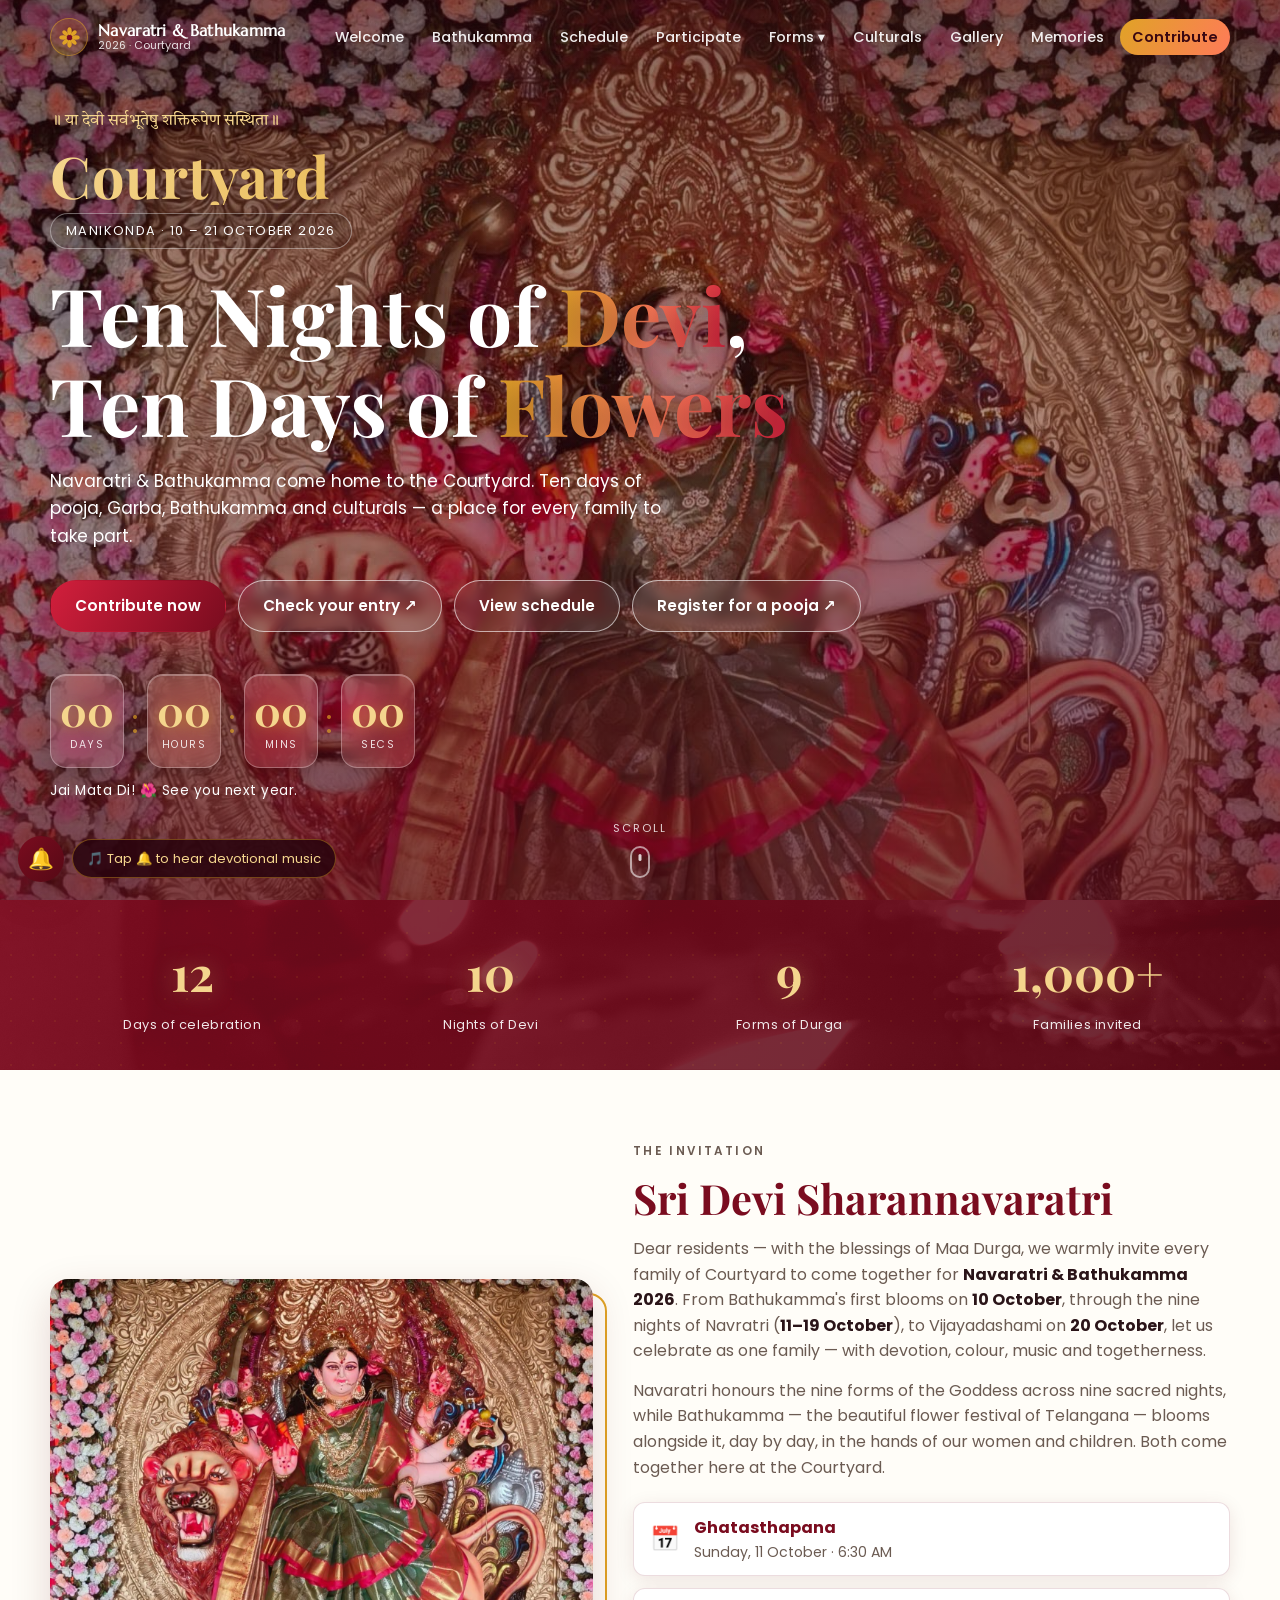
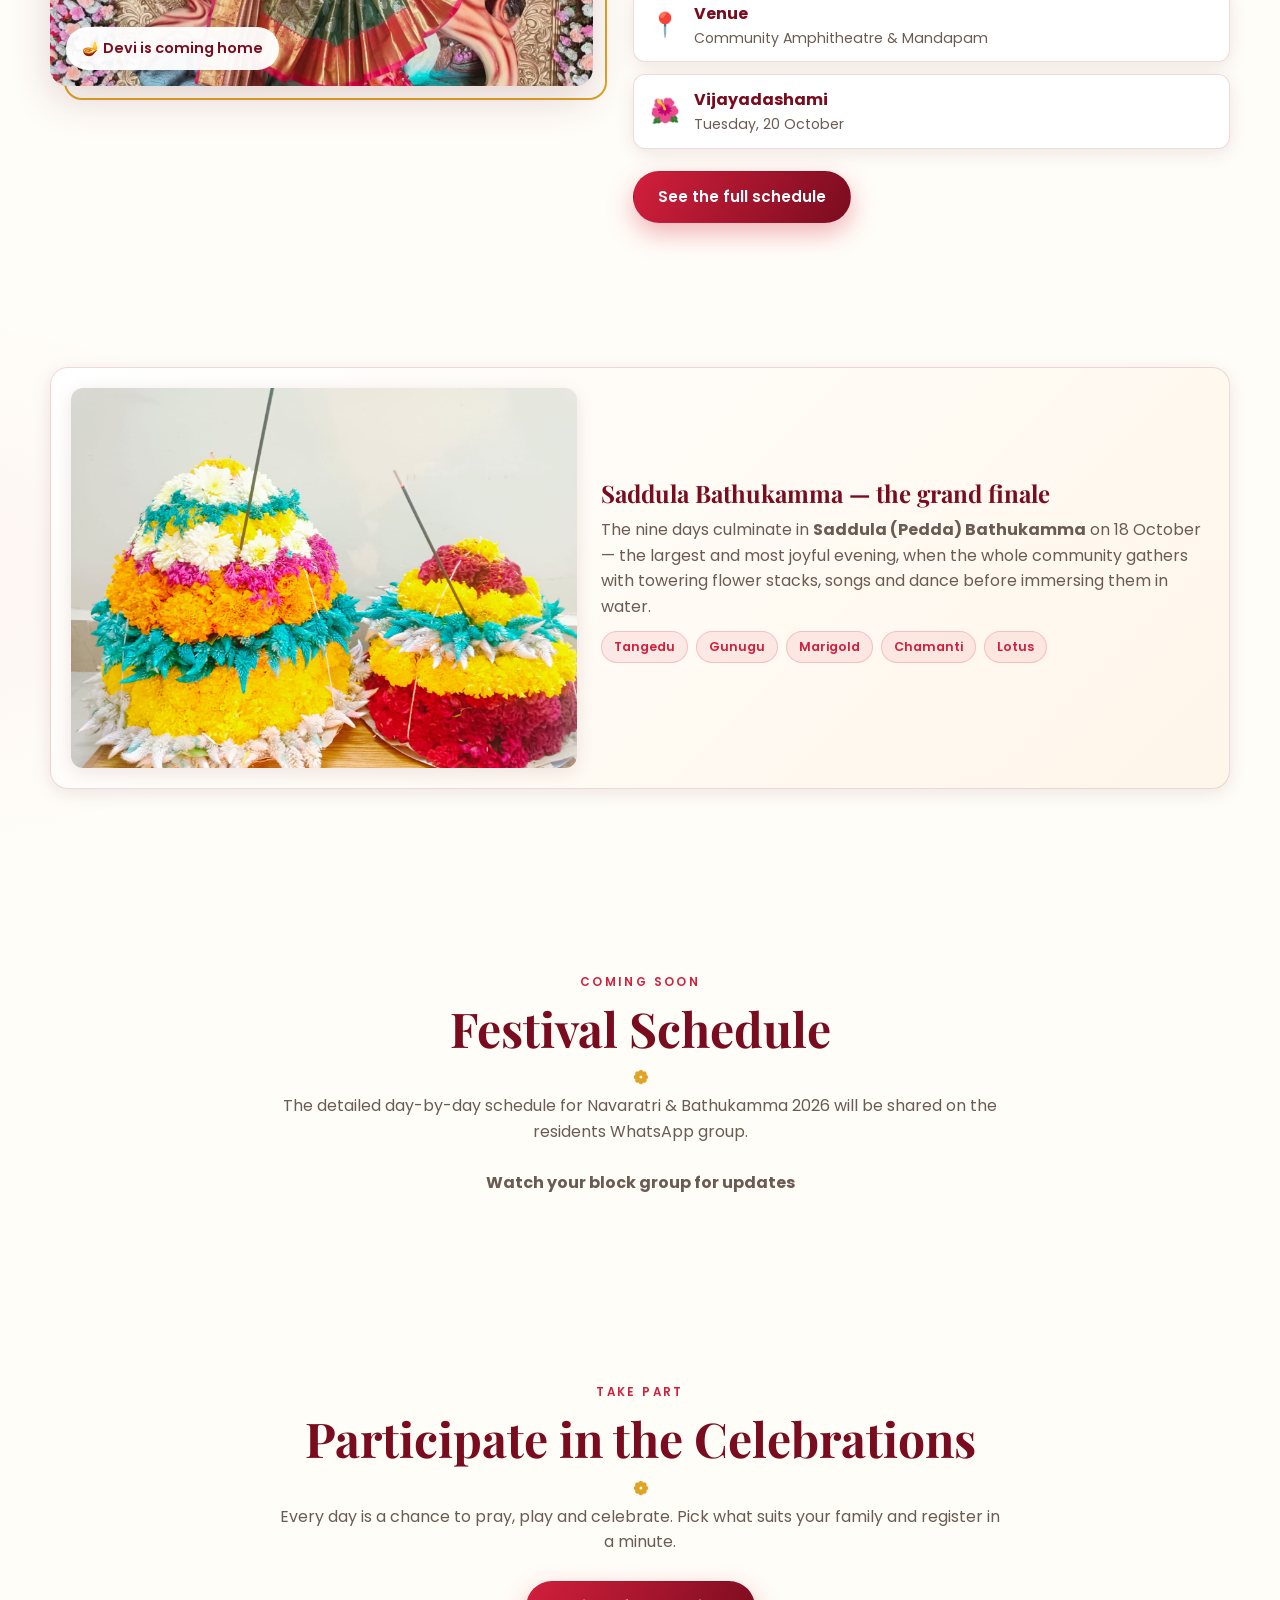
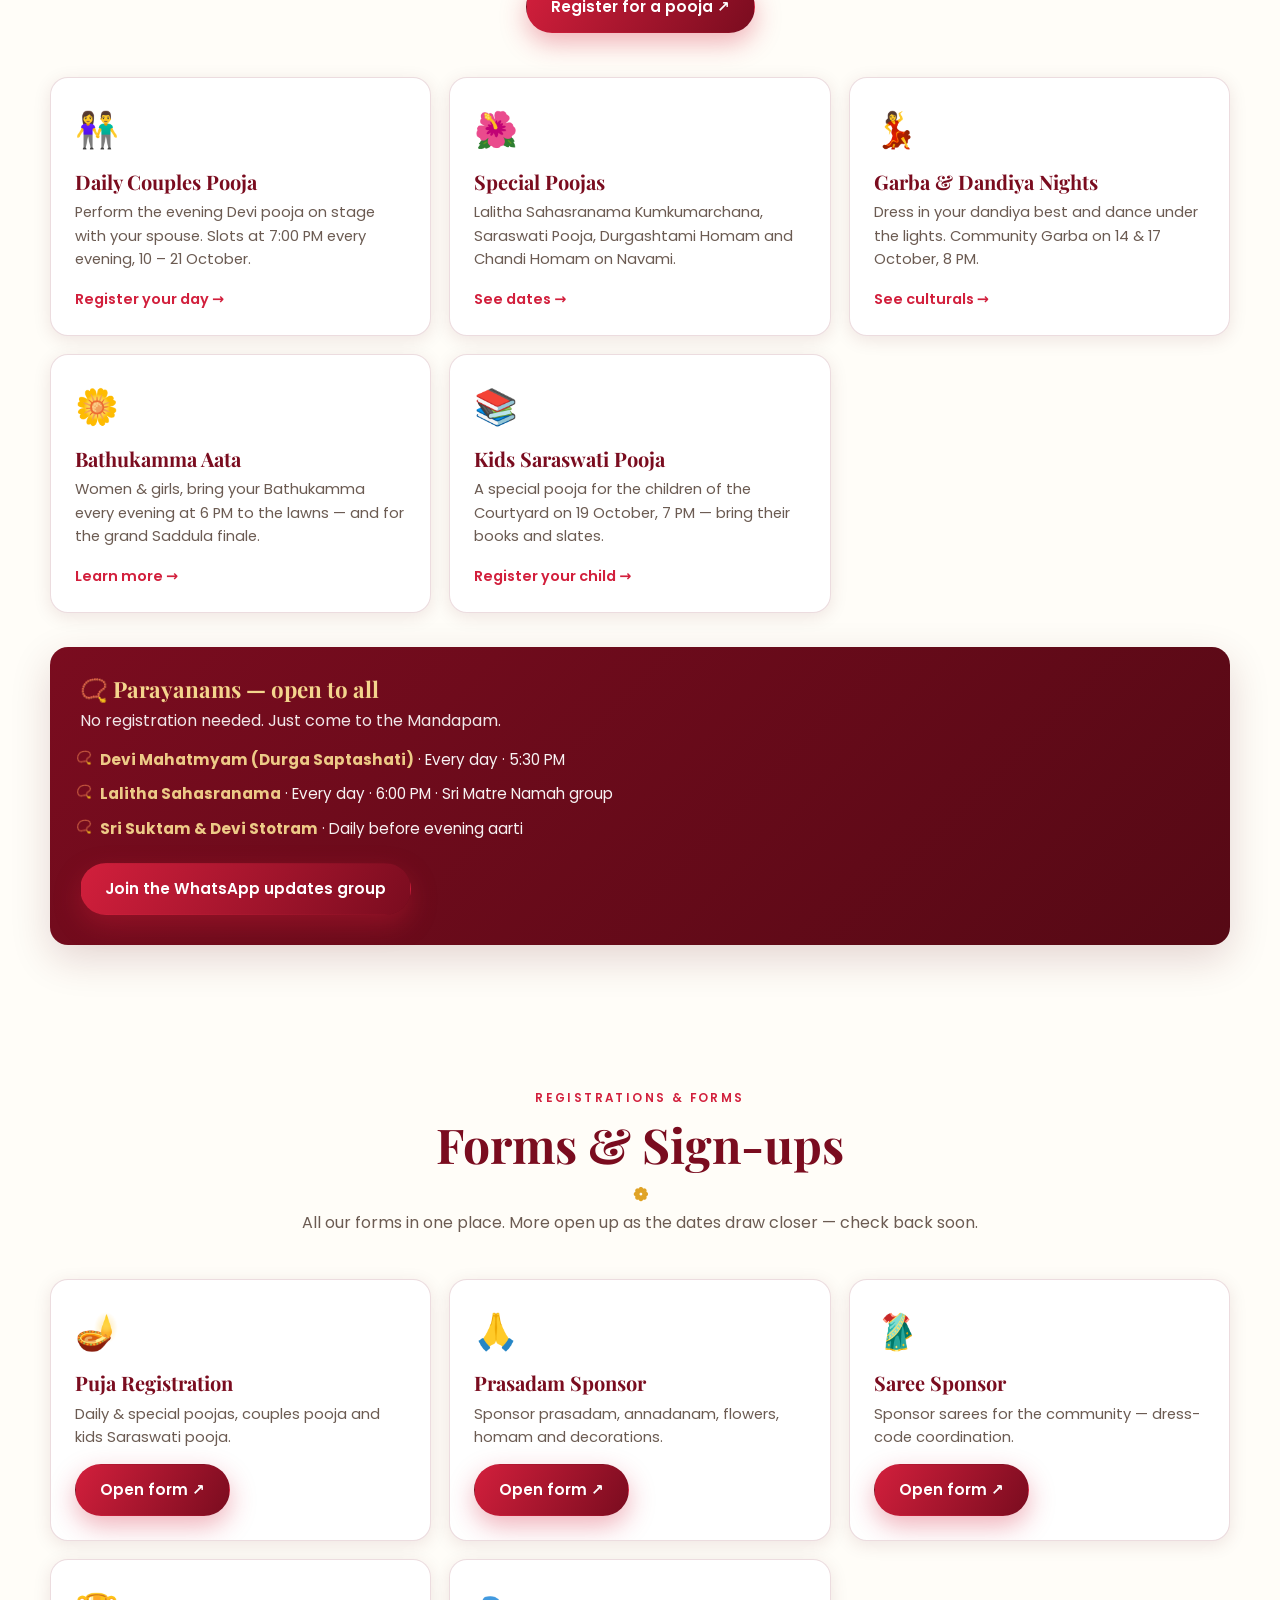
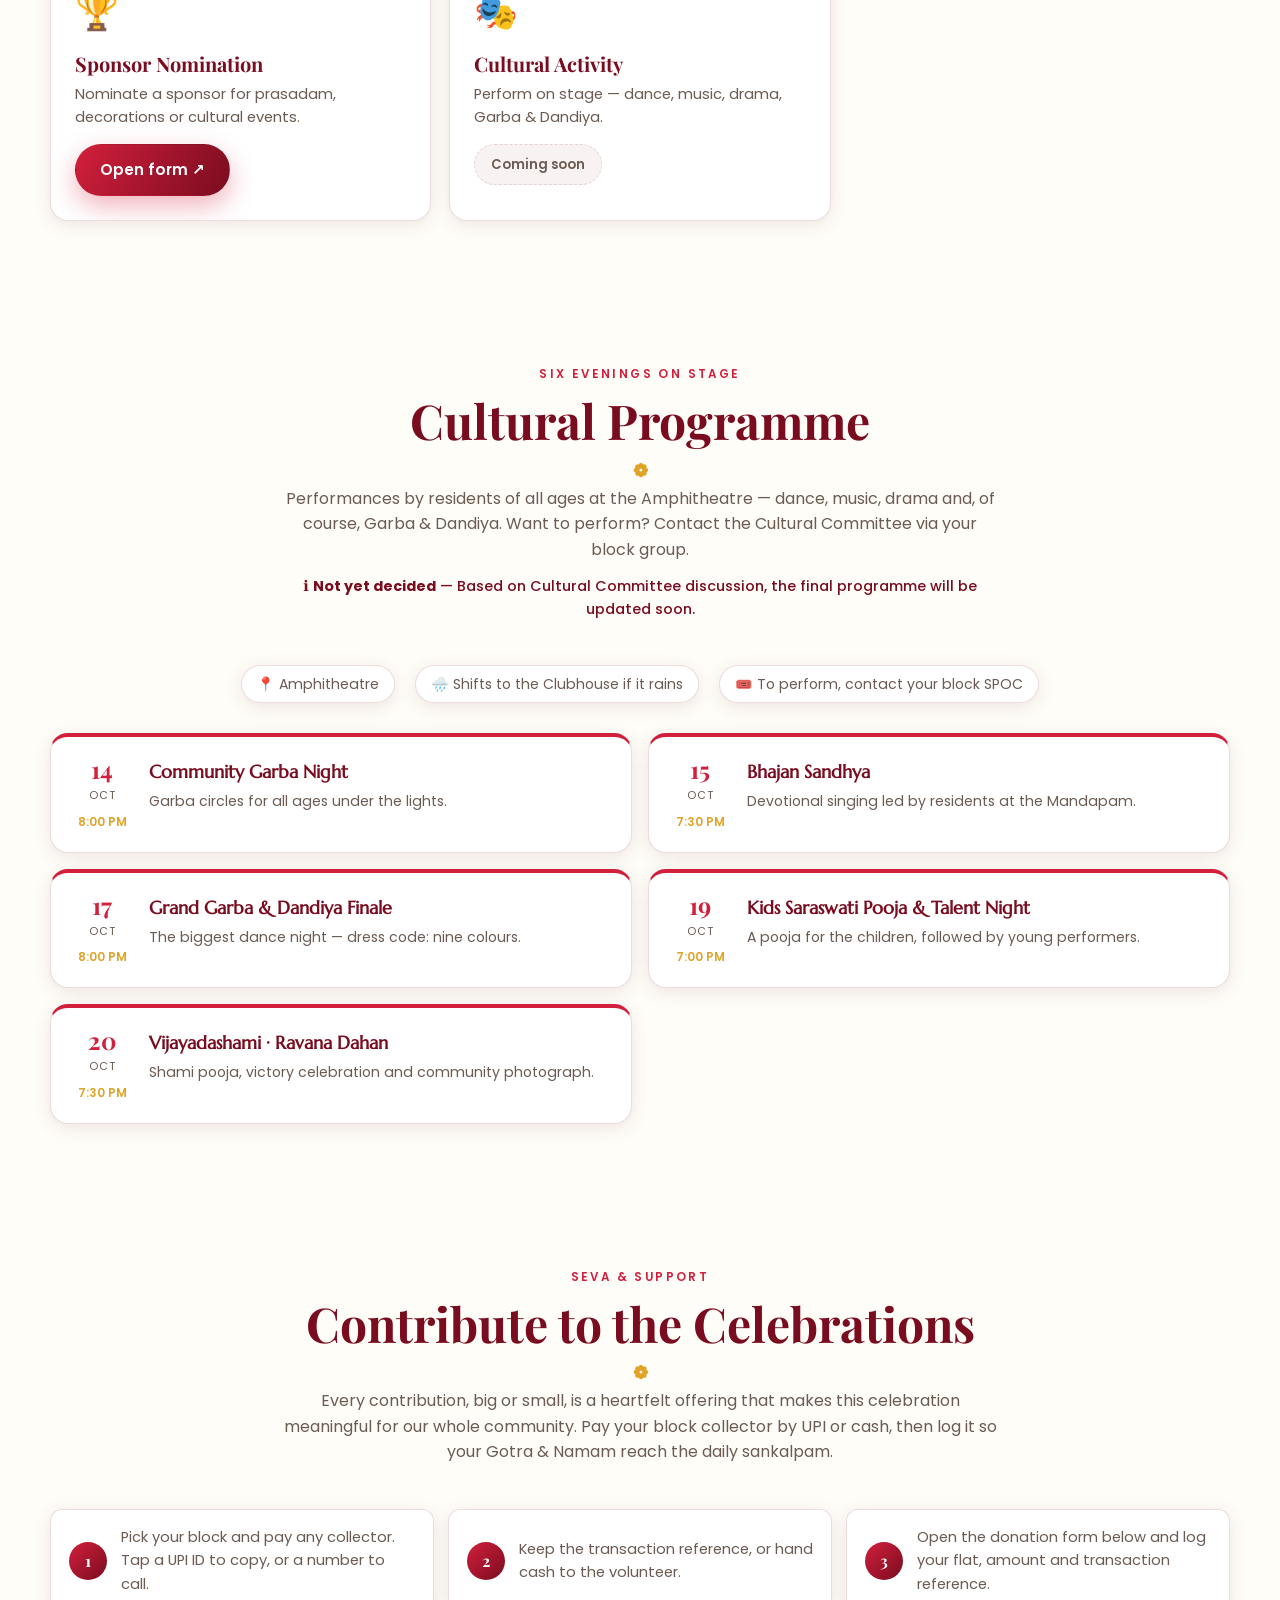
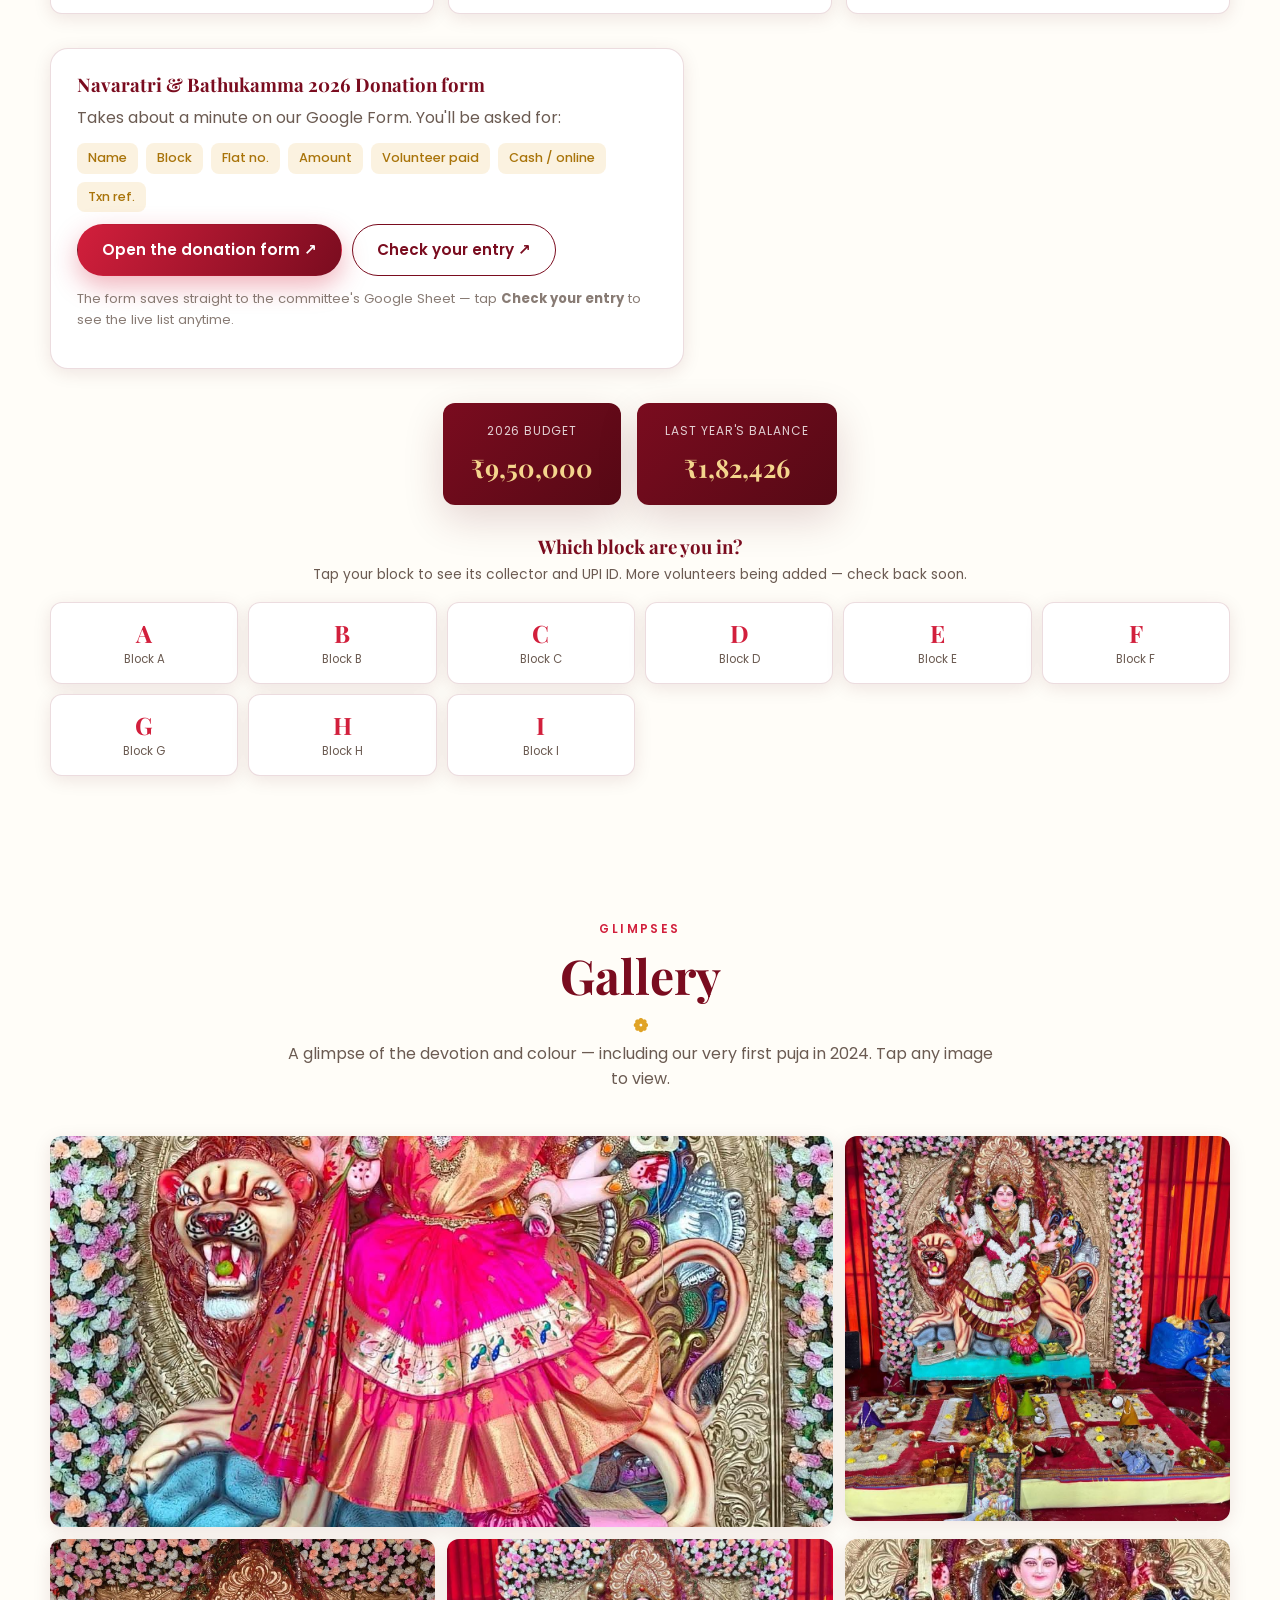
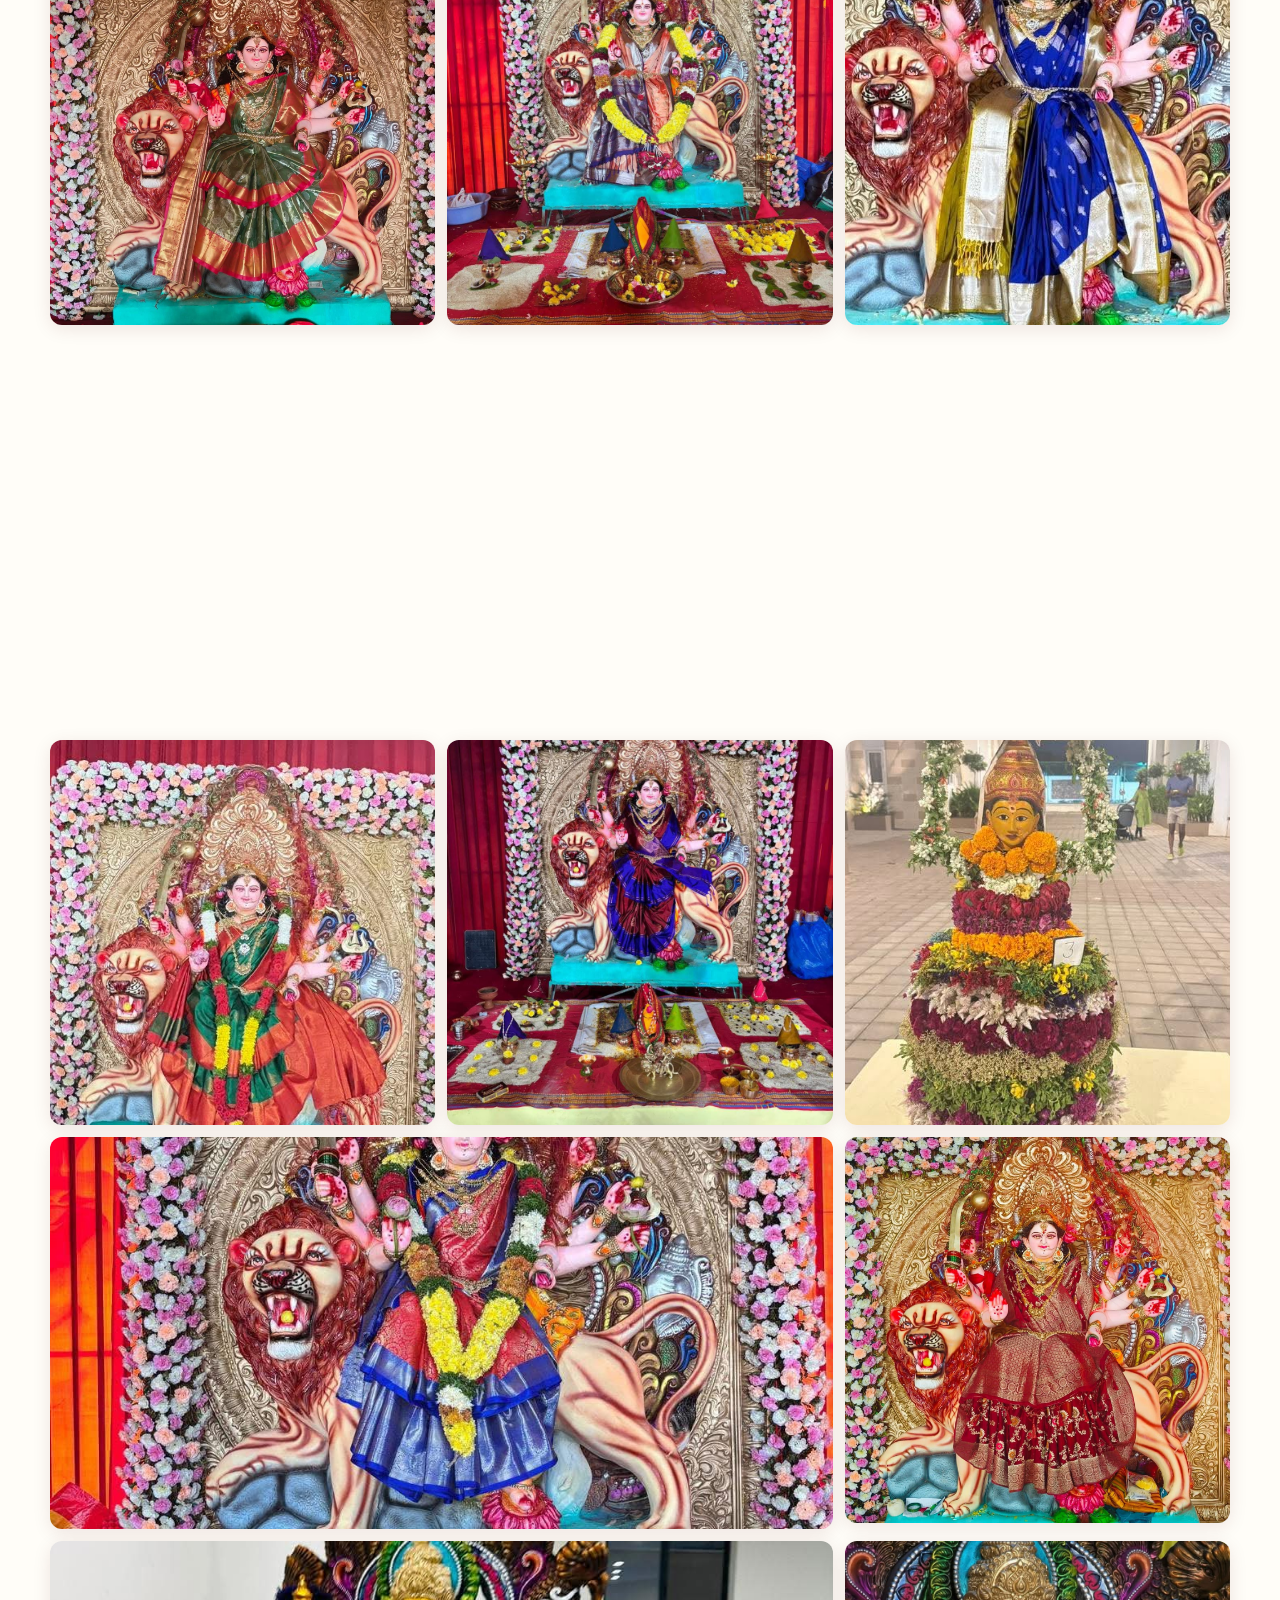
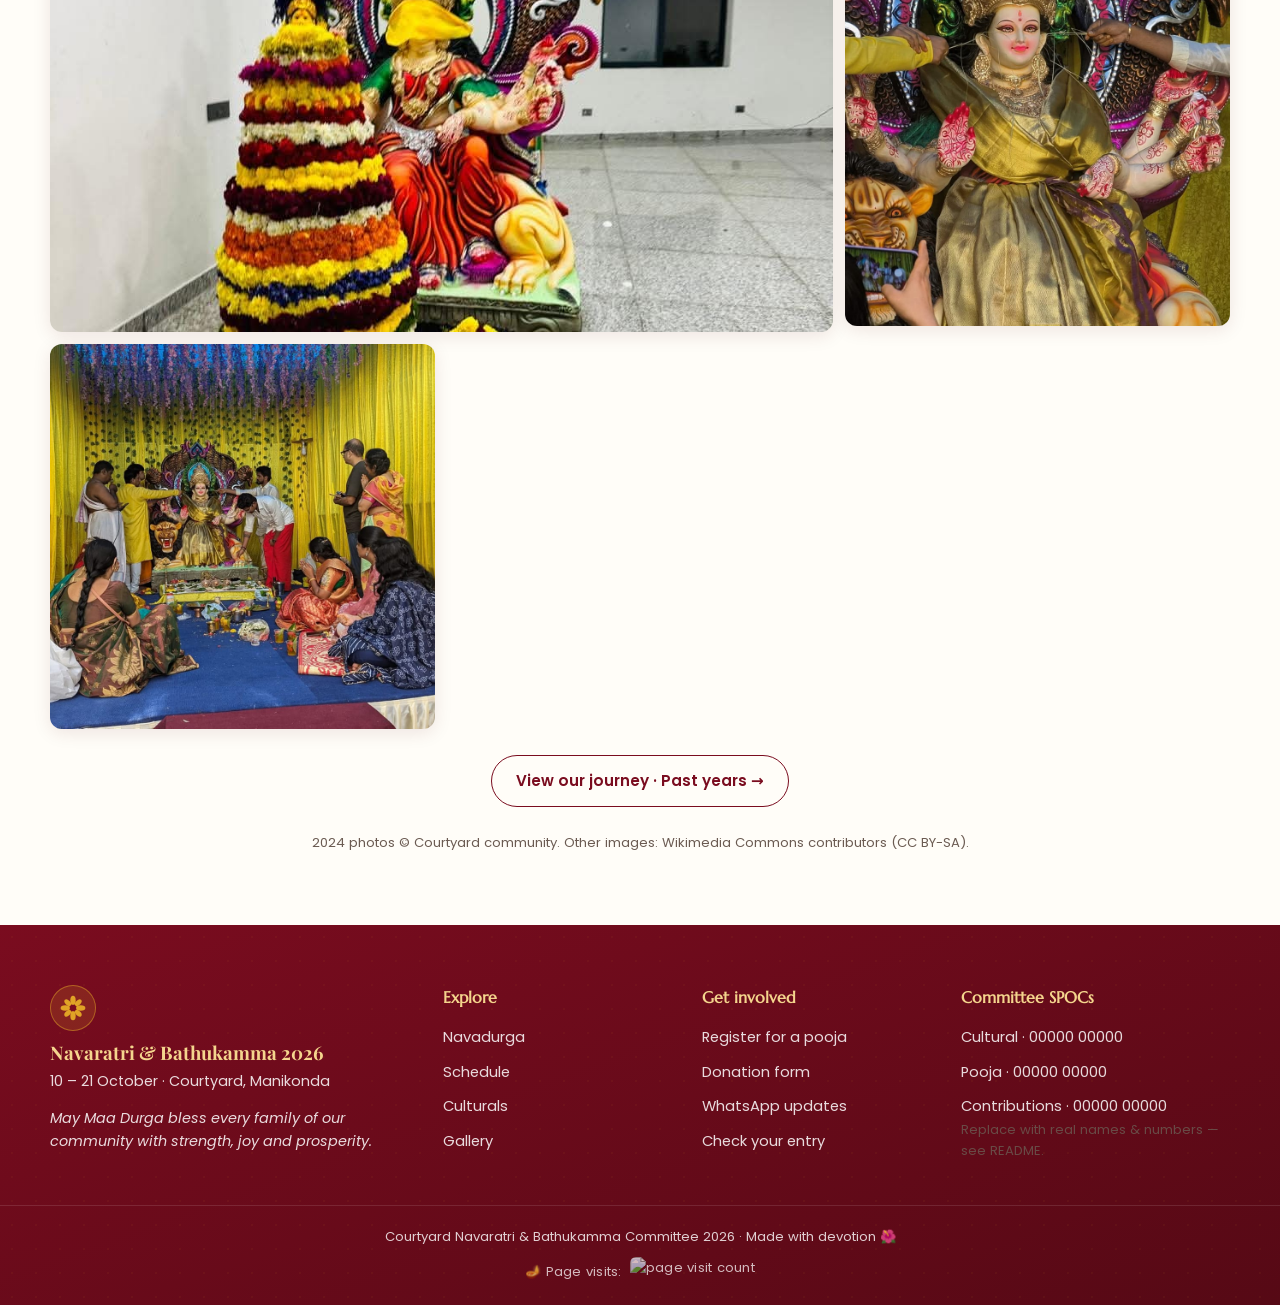
==== commit b72d120a: "com" ====
--- a/index.html
+++ b/index.html
@@ -4,29 +4,29 @@
   <meta charset="UTF-8" />
   <meta name="viewport" content="width=device-width, initial-scale=1.0, viewport-fit=cover" />
   <meta name="theme-color" content="#7a0c1f" />
-  <title>Navaratri &amp; Bathukamma 2026 · Ambience Courtyard</title>
-  <meta name="description" content="Ten nights of Devi, ten days of flowers. Navaratri &amp; Bathukamma 2026 at Ambience Courtyard, Manikonda — 11 to 20 October 2026. Pooja, Garba, Bathukamma and culturals for every family." />
-
-  <link rel="canonical" href="https://mrityunjay.github.io/ambience-navaratri-bathukamma-2026/" />
+  <title>Navaratri &amp; Bathukamma 2026 ·  Courtyard</title>
+  <meta name="description" content="Ten nights of Devi, ten days of flowers. Navaratri &amp; Bathukamma 2026 at  Courtyard, Manikonda — 11 to 20 October 2026. Pooja, Garba, Bathukamma and culturals for every family." />
+
+  <link rel="canonical" href="https://mrityunjay.github.io/-navaratri-bathukamma-2026/" />
 
   <!-- Open Graph (WhatsApp / Facebook / LinkedIn link preview) -->
-  <meta property="og:site_name" content="Ambience Courtyard" />
-  <meta property="og:title" content="Navaratri &amp; Bathukamma 2026 · Ambience Courtyard" />
-  <meta property="og:description" content="Ten nights of Devi, ten days of flowers 🌺 — 11 to 20 October 2026 at Ambience Courtyard, Manikonda. Join us for pooja, Bathukamma, Garba &amp; culturals. Tap to see the schedule and contribute." />
+  <meta property="og:site_name" content=" Courtyard" />
+  <meta property="og:title" content="Navaratri &amp; Bathukamma 2026 ·  Courtyard" />
+  <meta property="og:description" content="Ten nights of Devi, ten days of flowers 🌺 — 11 to 20 October 2026 at  Courtyard, Manikonda. Join us for pooja, Bathukamma, Garba &amp; culturals. Tap to see the schedule and contribute." />
   <meta property="og:type" content="website" />
-  <meta property="og:url" content="https://mrityunjay.github.io/ambience-navaratri-bathukamma-2026/" />
-  <meta property="og:image" content="https://mrityunjay.github.io/ambience-navaratri-bathukamma-2026/assets/img/share-banner.jpg?v=2025b" />
-  <meta property="og:image:secure_url" content="https://mrityunjay.github.io/ambience-navaratri-bathukamma-2026/assets/img/share-banner.jpg?v=2025b" />
+  <meta property="og:url" content="https://mrityunjay.github.io/-navaratri-bathukamma-2026/" />
+  <meta property="og:image" content="https://mrityunjay.github.io/-navaratri-bathukamma-2026/assets/img/share-banner.jpg?v=2025b" />
+  <meta property="og:image:secure_url" content="https://mrityunjay.github.io/-navaratri-bathukamma-2026/assets/img/share-banner.jpg?v=2025b" />
   <meta property="og:image:type" content="image/jpeg" />
   <meta property="og:image:width" content="1200" />
   <meta property="og:image:height" content="630" />
-  <meta property="og:image:alt" content="Navaratri &amp; Bathukamma 2025 · Maa Durga alankaram at Ambience Courtyard, Manikonda" />
+  <meta property="og:image:alt" content="Navaratri &amp; Bathukamma 2025 · Maa Durga alankaram at  Courtyard, Manikonda" />
 
   <!-- Twitter -->
   <meta name="twitter:card" content="summary_large_image" />
-  <meta name="twitter:title" content="Navaratri &amp; Bathukamma 2026 · Ambience Courtyard" />
-  <meta name="twitter:description" content="Ten nights of Devi, ten days of flowers 🌺 — 11 to 20 October 2026 at Ambience Courtyard, Manikonda." />
-  <meta name="twitter:image" content="https://mrityunjay.github.io/ambience-navaratri-bathukamma-2026/assets/img/share-banner.jpg?v=2025b" />
+  <meta name="twitter:title" content="Navaratri &amp; Bathukamma 2026 ·  Courtyard" />
+  <meta name="twitter:description" content="Ten nights of Devi, ten days of flowers 🌺 — 11 to 20 October 2026 at  Courtyard, Manikonda." />
+  <meta name="twitter:image" content="https://mrityunjay.github.io/-navaratri-bathukamma-2026/assets/img/share-banner.jpg?v=2025b" />
 
   <link rel="icon" href="data:image/svg+xml,%3Csvg xmlns='http://www.w3.org/2000/svg' viewBox='0 0 100 100'%3E%3Ctext y='.9em' font-size='90'%3E%F0%9F%AA%94%3C/text%3E%3C/svg%3E" />
 
@@ -51,7 +51,7 @@
         <span class="brand-mark"><svg class="brand-logo" viewBox="0 0 24 24" aria-hidden="true"><g fill="currentColor"><ellipse cx="12" cy="5.4" rx="2.3" ry="4"/><ellipse cx="12" cy="18.6" rx="2.3" ry="4"/><ellipse cx="5.4" cy="12" rx="4" ry="2.3"/><ellipse cx="18.6" cy="12" rx="4" ry="2.3"/><ellipse cx="7.5" cy="7.5" rx="3.5" ry="2.1" transform="rotate(45 7.5 7.5)"/><ellipse cx="16.5" cy="7.5" rx="3.5" ry="2.1" transform="rotate(-45 16.5 7.5)"/><ellipse cx="7.5" cy="16.5" rx="3.5" ry="2.1" transform="rotate(-45 7.5 16.5)"/><ellipse cx="16.5" cy="16.5" rx="3.5" ry="2.1" transform="rotate(45 16.5 16.5)"/></g><circle cx="12" cy="12" r="2.7" fill="#7a0c1f"/></svg></span>
         <span class="brand-text">
           <strong>Navaratri &amp; Bathukamma</strong>
-          <em>2026 · Ambience Courtyard</em>
+          <em>2026 ·  Courtyard</em>
         </span>
       </a>
 
@@ -71,9 +71,9 @@
             <li><a href="https://forms.gle/CxWpn7DH7vDnDooVA" target="_blank" rel="noopener">🙏 Prasadam Sponsor</a></li>
             <li><a href="https://forms.gle/LpLTjft4r9fSfd1QA" target="_blank" rel="noopener">🥻 Saree Sponsor</a></li>
             <li><a href="https://forms.gle/WMw1PiNAGpcsrWMc8" target="_blank" rel="noopener">🏆 Sponsor Nomination</a></li>
-            <li><a href="https://docs.google.com/forms/d/e/1FAIpQLScAyO8DcyaAWISD2eQgrsfp5vYSA8Vndvnb1b7V7n6_2vDXGQ/viewform" target="_blank" rel="noopener">📋 Pooja Participation</a></li>
+            <li><a href="https://docs.google.com/spreadsheets/d/168piHYTDFARBo5uq6UUaukpQ7Q5sU2eZbOUHe0W_szg/edit?gid=379313175#gid=379313175" target="_blank" rel="noopener">📋 Pooja Participation</a></li>
             <li><hr style="margin: 6px 0; border: none; border-top: 1px solid rgba(122,12,31,0.2);"></li>
-            <li><a href="https://docs.google.com/spreadsheets/d/1jD3M0nHJvrq4JyfWC45CosKl67B1nFFXiMDZ5DdKAz8/edit?usp=sharing" target="_blank" rel="noopener">📊 Response Sheet (All Forms)</a></li>
+            <li><a href="https://docs.google.com/spreadsheets/d/168piHYTDFARBo5uq6UUaukpQ7Q5sU2eZbOUHe0W_szg/edit?gid=379313175#gid=379313175" target="_blank" rel="noopener">📊 Response Sheet (All Forms)</a></li>
             <li><a href="https://docs.google.com/spreadsheets/d/1fKaKQjThN3Vm_C4nTHZfL16SZ2uCuHGpwzqKRHgHiMw/edit?usp=sharing" target="_blank" rel="noopener">💰 Donation Response Sheet</a></li>
           </ul>
         </li>
@@ -89,13 +89,13 @@
   <!-- ============ HERO ============ -->
   <section class="hero" id="home">
     <div class="hero-bg">
-      <img src="assets/img/2025-day11.jpg" alt="Maa Durga — Navaratri 2025 at Ambience Courtyard" loading="eager" />
+      <img src="assets/img/2025-day11.jpg" alt="Maa Durga — Navaratri 2025 at  Courtyard" loading="eager" />
       <div class="hero-overlay"></div>
     </div>
 
     <div class="hero-content container">
       <p class="hero-sanskrit reveal">॥ या देवी सर्वभूतेषु शक्तिरूपेण संस्थिता ॥</p>
-      <p class="hero-venue reveal">Ambience Courtyard</p>
+      <p class="hero-venue reveal"> Courtyard</p>
       <p class="hero-kicker reveal">Manikonda · 10 – 21 October 2026</p>
       <h1 class="hero-title reveal">
         Ten Nights of <span class="grad">Devi</span>,<br />
@@ -146,14 +146,14 @@
   <section class="section welcome" id="welcome">
     <div class="container welcome-grid">
       <div class="welcome-media reveal">
-        <img src="assets/img/2025-day11.jpg" alt="Maa Durga — Navaratri 2025 alankaram at Ambience Courtyard" loading="lazy" />
+        <img src="assets/img/2025-day11.jpg" alt="Maa Durga — Navaratri 2025 alankaram at  Courtyard" loading="lazy" />
         <div class="welcome-badge">🪔 <span>Devi is coming home</span></div>
       </div>
       <div class="welcome-text">
         <p class="eyebrow reveal">The invitation</p>
         <h2 class="reveal">Sri Devi Sharannavaratri</h2>
         <p class="reveal">
-          Dear residents — with the blessings of Maa Durga, we warmly invite every family of Ambience
+          Dear residents — with the blessings of Maa Durga, we warmly invite every family of 
           Courtyard to come together for <strong>Navaratri &amp; Bathukamma 2026</strong>. From
           Bathukamma's first blooms on <strong>10 October</strong>, through the nine nights of Navratri
           (<strong>11–19 October</strong>), to Vijayadashami on <strong>20 October</strong>, let us
@@ -382,7 +382,7 @@
       <div class="gallery-cta reveal">
         <a class="btn btn-outline" href="memories.html">View our journey · Past years →</a>
       </div>
-      <p class="credit">2024 photos © Ambience Courtyard community. Other images: Wikimedia Commons contributors (CC BY-SA).</p>
+      <p class="credit">2024 photos ©  Courtyard community. Other images: Wikimedia Commons contributors (CC BY-SA).</p>
     </div>
   </section>
 
@@ -401,7 +401,7 @@
       <div class="footer-brand">
         <span class="brand-mark"><svg class="brand-logo" viewBox="0 0 24 24" aria-hidden="true"><g fill="currentColor"><ellipse cx="12" cy="5.4" rx="2.3" ry="4"/><ellipse cx="12" cy="18.6" rx="2.3" ry="4"/><ellipse cx="5.4" cy="12" rx="4" ry="2.3"/><ellipse cx="18.6" cy="12" rx="4" ry="2.3"/><ellipse cx="7.5" cy="7.5" rx="3.5" ry="2.1" transform="rotate(45 7.5 7.5)"/><ellipse cx="16.5" cy="7.5" rx="3.5" ry="2.1" transform="rotate(-45 16.5 7.5)"/><ellipse cx="7.5" cy="16.5" rx="3.5" ry="2.1" transform="rotate(-45 7.5 16.5)"/><ellipse cx="16.5" cy="16.5" rx="3.5" ry="2.1" transform="rotate(45 16.5 16.5)"/></g><circle cx="12" cy="12" r="2.7" fill="#7a0c1f"/></svg></span>
         <h3>Navaratri &amp; Bathukamma 2026</h3>
-        <p>10 – 21 October · Ambience Courtyard, Manikonda</p>
+        <p>10 – 21 October ·  Courtyard, Manikonda</p>
         <p class="footer-blessing">May Maa Durga bless every family of our community with strength, joy and prosperity.</p>
       </div>
       <div class="footer-col">
@@ -433,8 +433,8 @@
       </div>
     </div>
     <div class="footer-bottom">
-      <p>Ambience Courtyard Navaratri &amp; Bathukamma Committee 2026 · Made with devotion 🌺</p>
-      <p class="visitor-count">🪔 Page visits: <img src="https://visitor-badge.laobi.icu/badge?page_id=mrityunjay.ambience-navaratri-2026&left_color=%237a0c1f&right_color=%23c8860a&left_text=seen" alt="page visit count" class="visitor-badge" /></p>
+      <p> Courtyard Navaratri &amp; Bathukamma Committee 2026 · Made with devotion 🌺</p>
+      <p class="visitor-count">🪔 Page visits: <img src="https://visitor-badge.laobi.icu/badge?page_id=mrityunjay.-navaratri-2026&left_color=%237a0c1f&right_color=%23c8860a&left_text=seen" alt="page visit count" class="visitor-badge" /></p>
     </div>
   </footer>
 
--- a/assets/css/styles.css
+++ b/assets/css/styles.css
@@ -1,5 +1,5 @@
 /* ============================================================
-   Navaratri & Bathukamma 2026 — Ambience Courtyard
+   Navaratri & Bathukamma 2026 — Ambience 
    Mobile-first, professional, festive theme
    ============================================================ */
 
